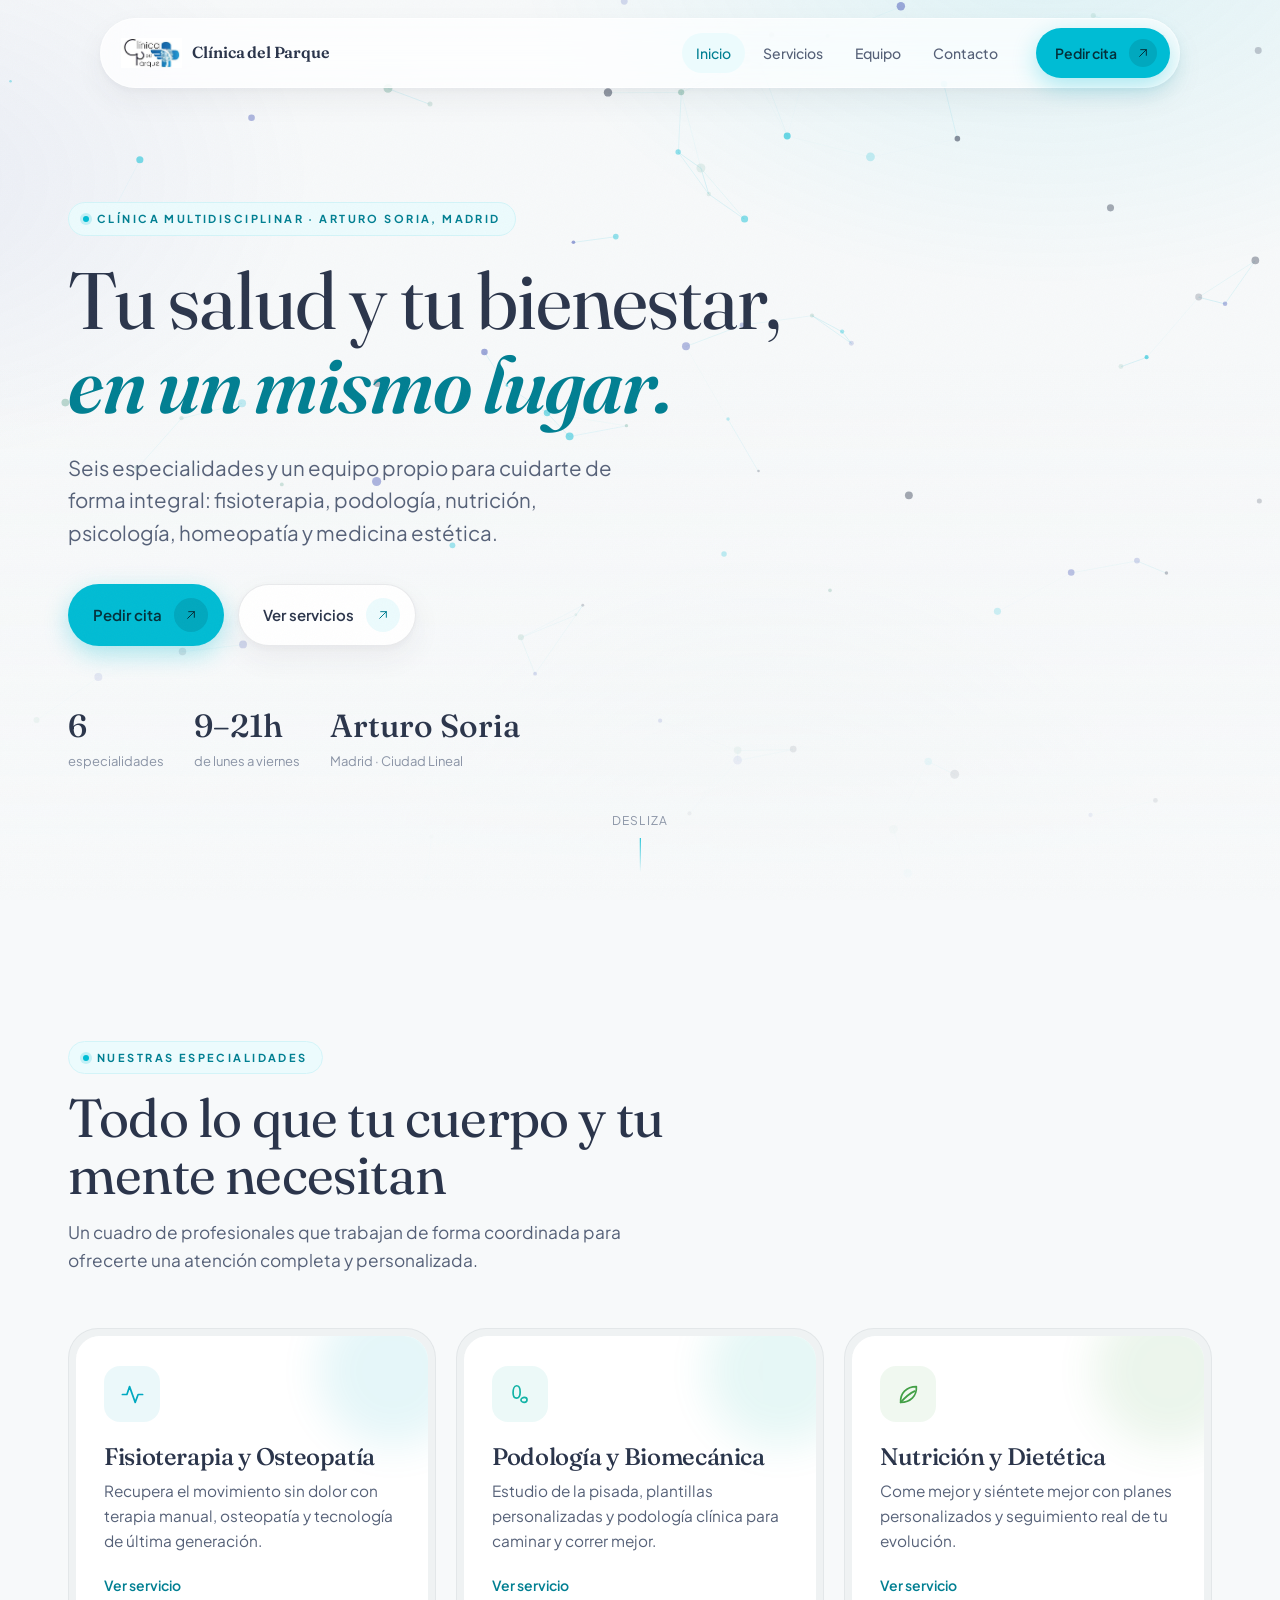
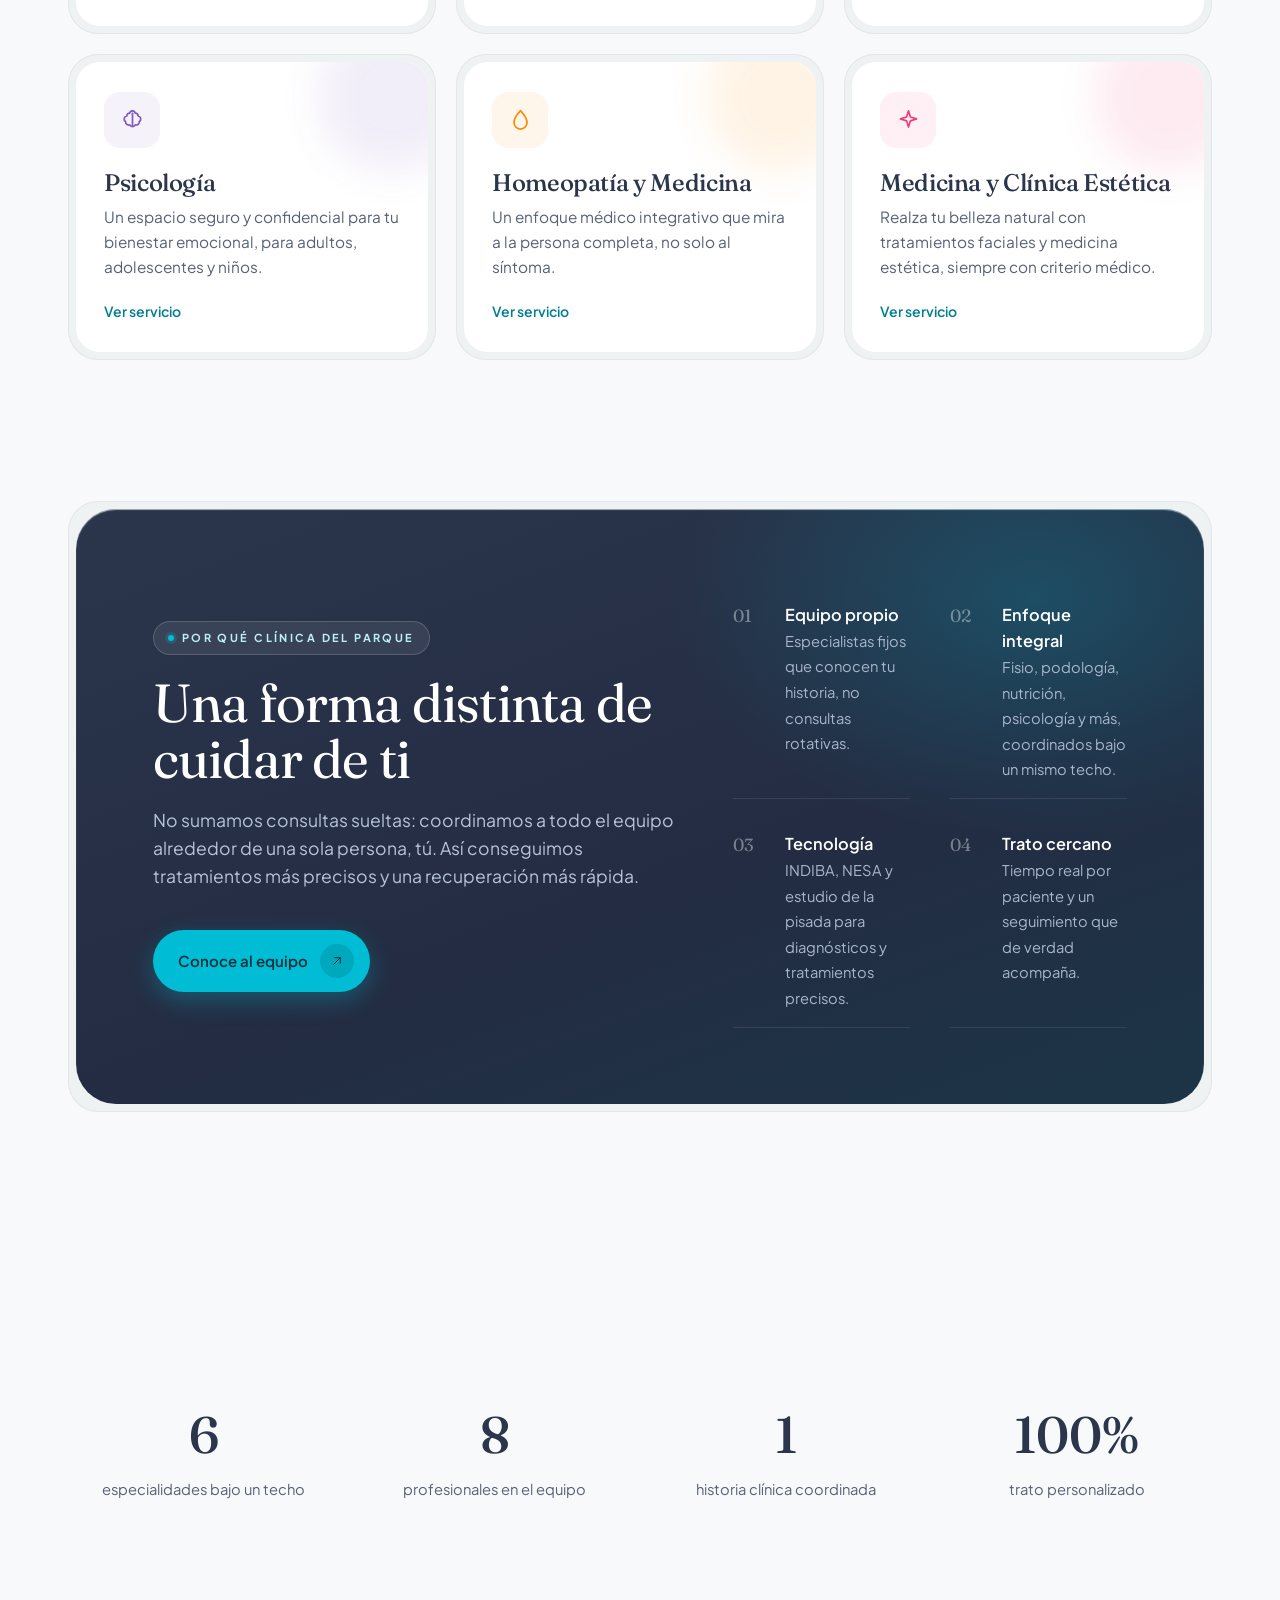
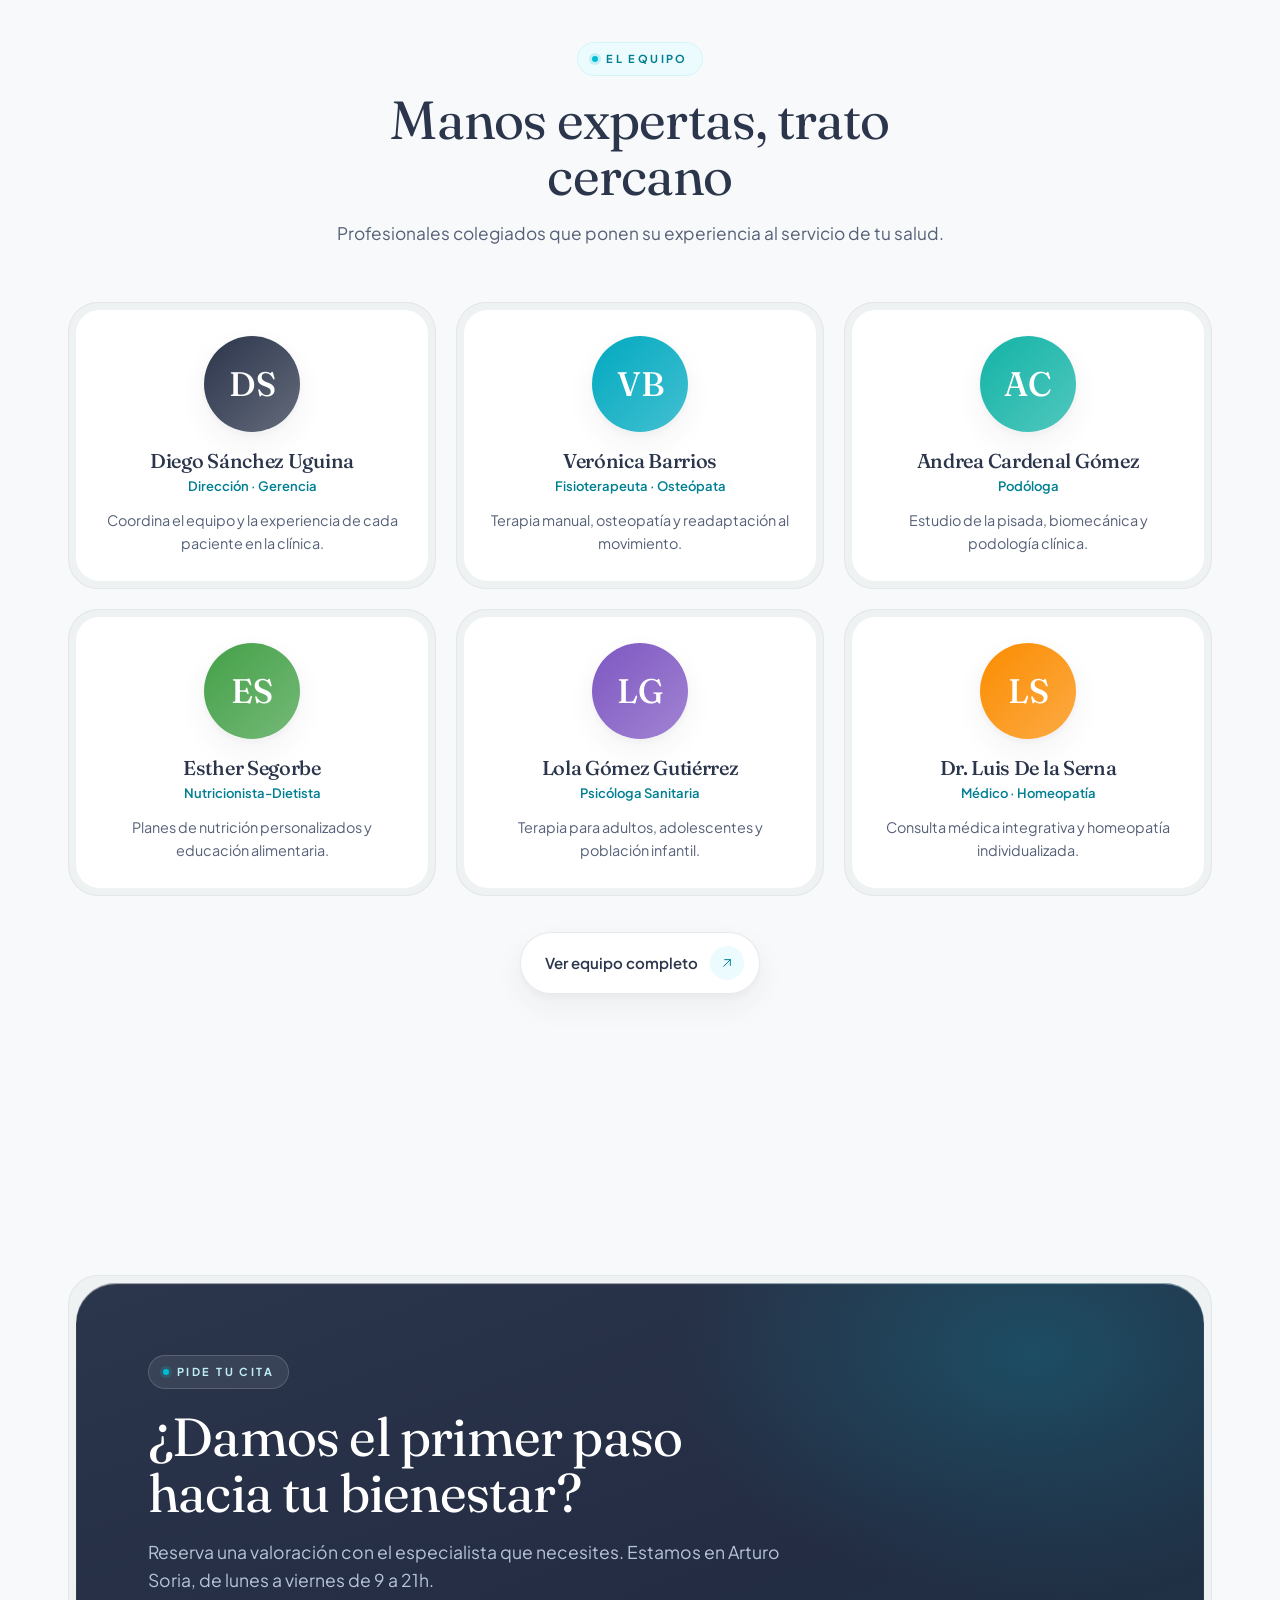
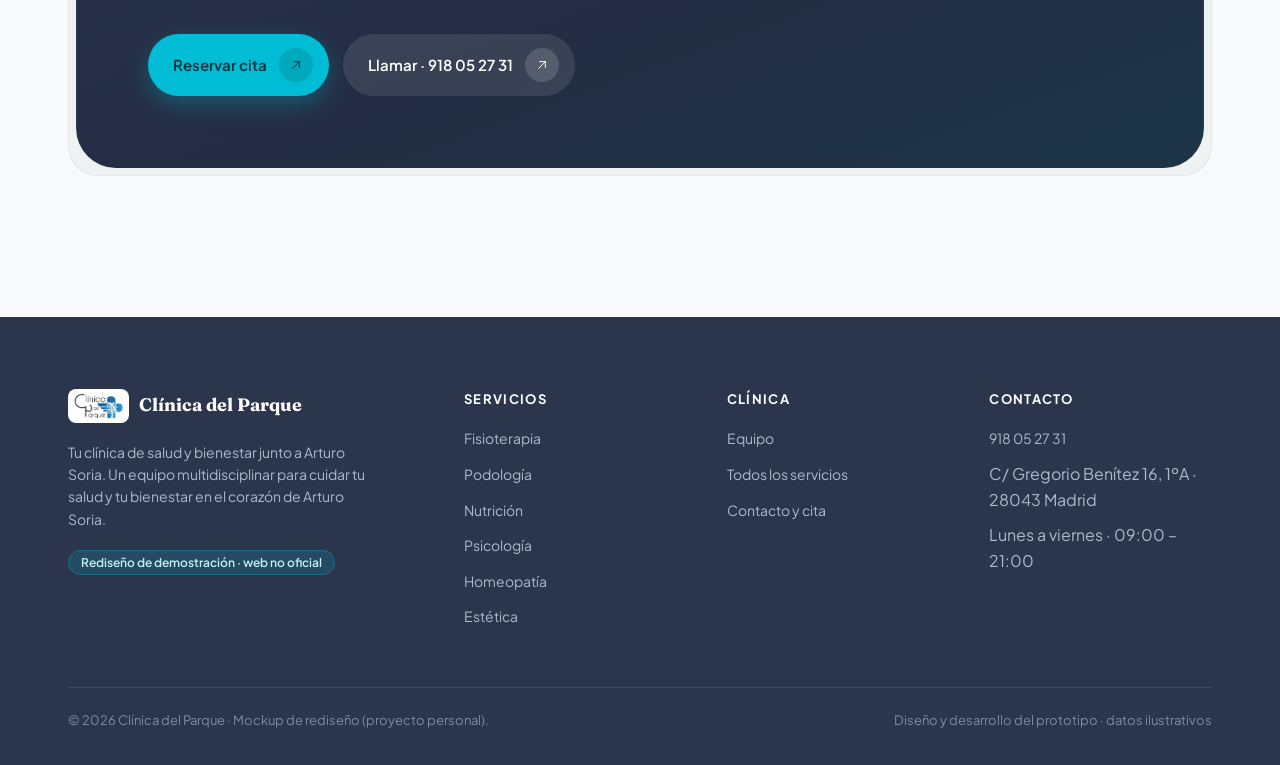
==== web/index.html @ a7dc6912 "Web pública remodelada (multipágina) + landing raíz Hero de partículas interactivo, aura de cursor g" ====
<!DOCTYPE html>
<html lang="es">
<head>
<meta charset="UTF-8">
<meta name="viewport" content="width=device-width, initial-scale=1">
<title>Clínica del Parque · Fisioterapia, podología, nutrición y más en Arturo Soria</title>
<meta name="description" content="Tu clínica de salud y bienestar junto a Arturo Soria. Fisioterapia, podología, nutrición, psicología, homeopatía y medicina estética en Arturo Soria, Madrid.">
<link rel="preconnect" href="https://fonts.googleapis.com">
<link rel="preconnect" href="https://fonts.gstatic.com" crossorigin>
<link href="https://fonts.googleapis.com/css2?family=Fraunces:ital,opsz,wght@0,9..144,400;0,9..144,500;1,9..144,400&family=Plus+Jakarta+Sans:wght@400;500;600;700&display=swap" rel="stylesheet">
<link rel="stylesheet" href="styles.css">
</head>
<body>

<div class="nav-wrap">
  <nav class="nav">
    <a class="nav-logo" href="index.html"><img src="assets/logo.jpg" alt="Clínica del Parque"><b>Clínica del Parque</b></a>
    <div class="nav-links"><a href="index.html" class="active">Inicio</a><a href="servicios.html" class="">Servicios</a><a href="equipo.html" class="">Equipo</a><a href="contacto.html" class="">Contacto</a></div>
    <div class="nav-cta"><a class="btn btn-primary" href="contacto.html">Pedir cita <span class="ic"><svg viewBox="0 0 24 24" fill="none" stroke="currentColor" stroke-width="1.5" stroke-linecap="round" stroke-linejoin="round"><path d="M7 17 17 7M8.5 7H17v8.5"/></svg></span></a></div>
    <button class="hamb" aria-label="Menú"><span></span><span></span></button>
  </nav>
</div>
<div class="menu-overlay"><a href="index.html">Inicio</a><a href="servicios.html">Servicios</a><a href="equipo.html">Equipo</a><a href="contacto.html">Contacto</a><a href="contacto.html">Pedir cita</a>
  <div class="mo-foot">918 05 27 31 · Gregorio Benítez 16 · Arturo Soria, Madrid</div>
</div>
<main>

<section class="hero">
  <canvas id="hero-canvas"></canvas>
  <div class="hero-veil"></div>
  <div class="container"><div class="hero-inner">
    <span class="eyebrow reveal in"><span class="dot"></span>Clínica multidisciplinar · Arturo Soria, Madrid</span>
    <h1 class="display reveal in">Tu salud y tu bienestar, <span class="serif-italic kicker">en un mismo lugar.</span></h1>
    <p class="lead reveal in d1">Seis especialidades y un equipo propio para cuidarte de forma integral: fisioterapia, podología, nutrición, psicología, homeopatía y medicina estética.</p>
    <div class="hero-cta reveal in d2">
      <a class="btn btn-primary" href="contacto.html">Pedir cita <span class="ic"><svg viewBox="0 0 24 24" fill="none" stroke="currentColor" stroke-width="1.5" stroke-linecap="round" stroke-linejoin="round"><path d="M7 17 17 7M8.5 7H17v8.5"/></svg></span></a>
      <a class="btn btn-ghost" href="servicios.html">Ver servicios <span class="ic"><svg viewBox="0 0 24 24" fill="none" stroke="currentColor" stroke-width="1.5" stroke-linecap="round" stroke-linejoin="round"><path d="M7 17 17 7M8.5 7H17v8.5"/></svg></span></a>
    </div>
    <div class="hero-meta reveal in d3">
      <div class="hm"><b>6</b><span>especialidades</span></div>
      <div class="hm"><b>9–21h</b><span>de lunes a viernes</span></div>
      <div class="hm"><b>Arturo&nbsp;Soria</b><span>Madrid · Ciudad Lineal</span></div>
    </div>
  </div></div>
  <div class="scroll-hint"><span>Desliza</span><span class="ln"></span></div>
</section>

<section class="section"><div class="container">
  <div class="sec-head"><span class="eyebrow reveal"><span class="dot"></span>Nuestras especialidades</span>
    <h2 class="title reveal" style="margin-top:16px">Todo lo que tu cuerpo y tu mente necesitan</h2>
    <p class="reveal d1">Un cuadro de profesionales que trabajan de forma coordinada para ofrecerte una atención completa y personalizada.</p></div>
  <div class="svc-grid"><a class="bezel reveal d1" href="fisioterapia.html">
  <div class="core svc">
    <div class="glow" style="background:#00A9C0"></div>
    <div class="svc-ic" style="background:#00A9C014;color:#00A9C0"><svg viewBox="0 0 24 24" fill="none" stroke="currentColor" stroke-width="1.5" stroke-linecap="round" stroke-linejoin="round"><path d="M3 12h4l2.4-7 5 14L17 12h4"/></svg></div>
    <h3>Fisioterapia y Osteopatía</h3>
    <p>Recupera el movimiento sin dolor con terapia manual, osteopatía y tecnología de última generación.</p>
    <span class="svc-link">Ver servicio <span class="ar"><svg viewBox="0 0 24 24" fill="none" stroke="currentColor" stroke-width="1.5" stroke-linecap="round" stroke-linejoin="round"><path d="M7 17 17 7M8.5 7H17v8.5"/></svg></span></span>
  </div>
</a><a class="bezel reveal d2" href="podologia.html">
  <div class="core svc">
    <div class="glow" style="background:#12b3a6"></div>
    <div class="svc-ic" style="background:#12b3a614;color:#12b3a6"><svg viewBox="0 0 24 24" fill="none" stroke="currentColor" stroke-width="1.5" stroke-linecap="round" stroke-linejoin="round"><path d="M8.5 4.2c2.2 0 3.2 2.4 3.2 5.6 0 3-1.1 5.4-3.2 5.4S5.4 13 5.4 10.4 6.3 4.2 8.5 4.2Z"/><path d="M15.5 14.5c1.5 0 2.3 1 2.3 2.2s-.9 2.3-2.4 2.3-3-1-3-2.2 1.6-2.3 3.1-2.3Z"/></svg></div>
    <h3>Podología y Biomecánica</h3>
    <p>Estudio de la pisada, plantillas personalizadas y podología clínica para caminar y correr mejor.</p>
    <span class="svc-link">Ver servicio <span class="ar"><svg viewBox="0 0 24 24" fill="none" stroke="currentColor" stroke-width="1.5" stroke-linecap="round" stroke-linejoin="round"><path d="M7 17 17 7M8.5 7H17v8.5"/></svg></span></span>
  </div>
</a><a class="bezel reveal d3" href="nutricion.html">
  <div class="core svc">
    <div class="glow" style="background:#43a047"></div>
    <div class="svc-ic" style="background:#43a04714;color:#43a047"><svg viewBox="0 0 24 24" fill="none" stroke="currentColor" stroke-width="1.5" stroke-linecap="round" stroke-linejoin="round"><path d="M5 19c-.5-8 5-14 14-14 .5 8-5 14-14 14Z"/><path d="M5 19C9.5 14 13 11 17.5 9"/></svg></div>
    <h3>Nutrición y Dietética</h3>
    <p>Come mejor y siéntete mejor con planes personalizados y seguimiento real de tu evolución.</p>
    <span class="svc-link">Ver servicio <span class="ar"><svg viewBox="0 0 24 24" fill="none" stroke="currentColor" stroke-width="1.5" stroke-linecap="round" stroke-linejoin="round"><path d="M7 17 17 7M8.5 7H17v8.5"/></svg></span></span>
  </div>
</a><a class="bezel reveal d1" href="psicologia.html">
  <div class="core svc">
    <div class="glow" style="background:#7E57C2"></div>
    <div class="svc-ic" style="background:#7E57C214;color:#7E57C2"><svg viewBox="0 0 24 24" fill="none" stroke="currentColor" stroke-width="1.5" stroke-linecap="round" stroke-linejoin="round"><path d="M9.5 5.4A2.6 2.6 0 0 0 6.9 8a2.7 2.7 0 0 0-1 5 2.6 2.6 0 0 0 3.6 2.8 2.7 2.7 0 0 0 5 0A2.6 2.6 0 0 0 18 13a2.7 2.7 0 0 0-1-5 2.6 2.6 0 0 0-2.6-2.6 2.5 2.5 0 0 0-4.9 0Z"/><path d="M12 5.6v11"/></svg></div>
    <h3>Psicología</h3>
    <p>Un espacio seguro y confidencial para tu bienestar emocional, para adultos, adolescentes y niños.</p>
    <span class="svc-link">Ver servicio <span class="ar"><svg viewBox="0 0 24 24" fill="none" stroke="currentColor" stroke-width="1.5" stroke-linecap="round" stroke-linejoin="round"><path d="M7 17 17 7M8.5 7H17v8.5"/></svg></span></span>
  </div>
</a><a class="bezel reveal d2" href="homeopatia.html">
  <div class="core svc">
    <div class="glow" style="background:#FB8C00"></div>
    <div class="svc-ic" style="background:#FB8C0014;color:#FB8C00"><svg viewBox="0 0 24 24" fill="none" stroke="currentColor" stroke-width="1.5" stroke-linecap="round" stroke-linejoin="round"><path d="M12 3.2s5.8 6.3 5.8 10.6a5.8 5.8 0 0 1-11.6 0C6.2 9.5 12 3.2 12 3.2Z"/></svg></div>
    <h3>Homeopatía y Medicina</h3>
    <p>Un enfoque médico integrativo que mira a la persona completa, no solo al síntoma.</p>
    <span class="svc-link">Ver servicio <span class="ar"><svg viewBox="0 0 24 24" fill="none" stroke="currentColor" stroke-width="1.5" stroke-linecap="round" stroke-linejoin="round"><path d="M7 17 17 7M8.5 7H17v8.5"/></svg></span></span>
  </div>
</a><a class="bezel reveal d3" href="estetica.html">
  <div class="core svc">
    <div class="glow" style="background:#EC407A"></div>
    <div class="svc-ic" style="background:#EC407A14;color:#EC407A"><svg viewBox="0 0 24 24" fill="none" stroke="currentColor" stroke-width="1.5" stroke-linecap="round" stroke-linejoin="round"><path d="m12 3.4 1.7 5.5 5.5 1.7-5.5 1.7L12 17.8l-1.7-5.5L4.8 10.6l5.5-1.7L12 3.4Z"/></svg></div>
    <h3>Medicina y Clínica Estética</h3>
    <p>Realza tu belleza natural con tratamientos faciales y medicina estética, siempre con criterio médico.</p>
    <span class="svc-link">Ver servicio <span class="ar"><svg viewBox="0 0 24 24" fill="none" stroke="currentColor" stroke-width="1.5" stroke-linecap="round" stroke-linejoin="round"><path d="M7 17 17 7M8.5 7H17v8.5"/></svg></span></span>
  </div>
</a></div>
</div></section>

<section class="section" style="padding-top:0"><div class="container">
  <div class="bezel reveal"><div class="core band-dark" style="padding:clamp(44px,6vw,80px)">
    <div class="split" style="align-items:center;gap:48px;position:relative">
      <div>
        <span class="eyebrow light"><span class="dot"></span>Por qué Clínica del Parque</span>
        <h2 class="title" style="margin:20px 0 18px">Una forma distinta de cuidar de ti</h2>
        <p style="font-size:1.1rem">No sumamos consultas sueltas: coordinamos a todo el equipo alrededor de una sola persona, tú. Así conseguimos tratamientos más precisos y una recuperación más rápida.</p>
        <div class="mt-cta"><a class="btn btn-primary" href="equipo.html">Conoce al equipo <span class="ic"><svg viewBox="0 0 24 24" fill="none" stroke="currentColor" stroke-width="1.5" stroke-linecap="round" stroke-linejoin="round"><path d="M7 17 17 7M8.5 7H17v8.5"/></svg></span></a></div>
      </div>
      <div class="feat"><div class="fi"><span class="fn">01</span><div><b>Equipo propio</b><span>Especialistas fijos que conocen tu historia, no consultas rotativas.</span></div></div><div class="fi"><span class="fn">02</span><div><b>Enfoque integral</b><span>Fisio, podología, nutrición, psicología y más, coordinados bajo un mismo techo.</span></div></div><div class="fi"><span class="fn">03</span><div><b>Tecnología</b><span>INDIBA, NESA y estudio de la pisada para diagnósticos y tratamientos precisos.</span></div></div><div class="fi"><span class="fn">04</span><div><b>Trato cercano</b><span>Tiempo real por paciente y un seguimiento que de verdad acompaña.</span></div></div></div>
    </div>
  </div></div>
</div></section>

<section class="section"><div class="container">
  <div class="stats">
    <div class="st reveal"><b>6</b><span>especialidades bajo un techo</span></div>
    <div class="st reveal d1"><b>8</b><span>profesionales en el equipo</span></div>
    <div class="st reveal d2"><b>1</b><span>historia clínica coordinada</span></div>
    <div class="st reveal d3"><b>100%</b><span>trato personalizado</span></div>
  </div>
</div></section>

<section class="section" style="padding-top:0"><div class="container">
  <div class="sec-head center"><span class="eyebrow reveal"><span class="dot"></span>El equipo</span>
    <h2 class="title reveal" style="margin-top:16px">Manos expertas, trato cercano</h2>
    <p class="reveal d1">Profesionales colegiados que ponen su experiencia al servicio de tu salud.</p></div>
  <div class="team-grid"><div class="bezel reveal d1"><div class="core member">
    <div class="ph" style="background:linear-gradient(135deg,#2B354B,#2B354Bbb)">DS</div>
    <h3>Diego Sánchez Uguina</h3><div class="role">Dirección · Gerencia</div><p>Coordina el equipo y la experiencia de cada paciente en la clínica.</p>
  </div></div><div class="bezel reveal d2"><div class="core member">
    <div class="ph" style="background:linear-gradient(135deg,#00A9C0,#00A9C0bb)">VB</div>
    <h3>Verónica Barrios</h3><div class="role">Fisioterapeuta · Osteópata</div><p>Terapia manual, osteopatía y readaptación al movimiento.</p>
  </div></div><div class="bezel reveal d3"><div class="core member">
    <div class="ph" style="background:linear-gradient(135deg,#12b3a6,#12b3a6bb)">AC</div>
    <h3>Andrea Cardenal Gómez</h3><div class="role">Podóloga</div><p>Estudio de la pisada, biomecánica y podología clínica.</p>
  </div></div><div class="bezel reveal d1"><div class="core member">
    <div class="ph" style="background:linear-gradient(135deg,#43a047,#43a047bb)">ES</div>
    <h3>Esther Segorbe</h3><div class="role">Nutricionista-Dietista</div><p>Planes de nutrición personalizados y educación alimentaria.</p>
  </div></div><div class="bezel reveal d2"><div class="core member">
    <div class="ph" style="background:linear-gradient(135deg,#7E57C2,#7E57C2bb)">LG</div>
    <h3>Lola Gómez Gutiérrez</h3><div class="role">Psicóloga Sanitaria</div><p>Terapia para adultos, adolescentes y población infantil.</p>
  </div></div><div class="bezel reveal d3"><div class="core member">
    <div class="ph" style="background:linear-gradient(135deg,#FB8C00,#FB8C00bb)">LS</div>
    <h3>Dr. Luis De la Serna</h3><div class="role">Médico · Homeopatía</div><p>Consulta médica integrativa y homeopatía individualizada.</p>
  </div></div></div>
  <div class="mt-cta center" style="margin-top:36px"><a class="btn btn-ghost" href="equipo.html">Ver equipo completo <span class="ic"><svg viewBox="0 0 24 24" fill="none" stroke="currentColor" stroke-width="1.5" stroke-linecap="round" stroke-linejoin="round"><path d="M7 17 17 7M8.5 7H17v8.5"/></svg></span></a></div>
</div></section>


<section class="section"><div class="container">
  <div class="bezel reveal"><div class="core band-dark" style="padding:clamp(40px,6vw,72px)">
    <div style="max-width:640px;position:relative">
      <span class="eyebrow light"><span class="dot"></span>Pide tu cita</span>
      <h2 class="title" style="margin:20px 0 16px">¿Damos el primer paso hacia tu bienestar?</h2>
      <p style="font-size:1.1rem">Reserva una valoración con el especialista que necesites. Estamos en Arturo Soria, de lunes a viernes de 9 a 21h.</p>
      <div class="mt-cta">
        <a class="btn btn-primary" href="contacto.html">Reservar cita <span class="ic"><svg viewBox="0 0 24 24" fill="none" stroke="currentColor" stroke-width="1.5" stroke-linecap="round" stroke-linejoin="round"><path d="M7 17 17 7M8.5 7H17v8.5"/></svg></span></a>
        <a class="btn btn-dark" href="tel:+34918052731" style="background:rgba(255,255,255,.1)">Llamar · 918 05 27 31 <span class="ic"><svg viewBox="0 0 24 24" fill="none" stroke="currentColor" stroke-width="1.5" stroke-linecap="round" stroke-linejoin="round"><path d="M7 17 17 7M8.5 7H17v8.5"/></svg></span></a>
      </div>
    </div>
  </div></div>
</div></section>

</main>

<footer class="site">
  <div class="container">
    <div class="f-grid">
      <div>
        <div class="fl-logo"><img src="assets/logo.jpg" alt="" style="height:34px;background:#fff;border-radius:8px;padding:4px"><b>Clínica del Parque</b></div>
        <p>Tu clínica de salud y bienestar junto a Arturo Soria. Un equipo multidisciplinar para cuidar tu salud y tu bienestar en el corazón de Arturo Soria.</p>
        <div style="margin-top:18px"><span class="demo-badge">Rediseño de demostración · web no oficial</span></div>
      </div>
      <div><h4>Servicios</h4><ul><li><a href="fisioterapia.html">Fisioterapia</a></li><li><a href="podologia.html">Podología</a></li><li><a href="nutricion.html">Nutrición</a></li><li><a href="psicologia.html">Psicología</a></li><li><a href="homeopatia.html">Homeopatía</a></li><li><a href="estetica.html">Estética</a></li></ul></div>
      <div><h4>Clínica</h4><ul>
        <li><a href="equipo.html">Equipo</a></li>
        <li><a href="servicios.html">Todos los servicios</a></li>
        <li><a href="contacto.html">Contacto y cita</a></li>
      </ul></div>
      <div><h4>Contacto</h4><ul>
        <li><a href="tel:+34918052731">918 05 27 31</a></li>
        <li>C/ Gregorio Benítez 16, 1ºA · 28043 Madrid</li>
        <li>Lunes a viernes · 09:00 – 21:00</li>
      </ul></div>
    </div>
    <div class="f-bottom">
      <span>© <span data-year>2026</span> Clínica del Parque · Mockup de rediseño (proyecto personal).</span>
      <span>Diseño y desarrollo del prototipo · datos ilustrativos</span>
    </div>
  </div>
</footer>
<script src="main.js"></script>
</body>
</html>
---- web/styles.css ----
/* =========================================================================
   Clínica del Parque · Web pública (mockup personal)
   Estética "Soft Structuralism" premium · branding real cian #00BCD4 + navy #2B354B
   Display: Fraunces · UI: Plus Jakarta Sans
   ========================================================================= */

:root {
  --brand:      #00BCD4;
  --brand-600:  #00a3ba;
  --brand-700:  #017f92;
  --brand-050:  #ecfbfd;
  --brand-100:  #d3f4f8;
  --navy:       #2B354B;
  --navy-800:   #222a3d;
  --navy-900:   #1a2030;
  --indigo:     #3F51B5;
  --sage:       #7fb6a6;

  --bg:         #f7f9fa;
  --bg-warm:    #fbfcfc;
  --ink:        #1c2536;
  --ink-2:      #566178;
  --ink-3:      #8a94a6;
  --line:       rgba(43,53,75,.10);
  --line-2:     rgba(43,53,75,.06);
  --white:      #ffffff;

  --shadow-soft: 0 2px 6px rgba(43,53,75,.04), 0 12px 30px rgba(43,53,75,.06);
  --shadow-lift: 0 8px 20px rgba(43,53,75,.08), 0 30px 60px rgba(43,53,75,.10);
  --shadow-cta:  0 8px 24px rgba(0,188,212,.32);

  --ease: cubic-bezier(.32,.72,0,1);
  --maxw: 1200px;
  --nav-h: 74px;

  --font-display: 'Fraunces', Georgia, serif;
  --font-ui: 'Plus Jakarta Sans', system-ui, sans-serif;
}

* { box-sizing: border-box; margin: 0; padding: 0; }
html { scroll-behavior: smooth; -webkit-text-size-adjust: 100%; }
body {
  font-family: var(--font-ui);
  color: var(--ink);
  background: var(--bg);
  font-size: 16px; line-height: 1.6;
  -webkit-font-smoothing: antialiased;
  overflow-x: hidden;
  cursor: default;
}
img { max-width: 100%; display: block; }
a { color: inherit; text-decoration: none; }
::selection { background: var(--brand-100); color: var(--navy); }

h1, h2, h3 { font-family: var(--font-display); font-weight: 500; line-height: 1.05; letter-spacing: -.015em; color: var(--navy); font-optical-sizing: auto; }
.serif-italic { font-style: italic; font-weight: 400; }

/* ambient background mesh */
body::before {
  content: ""; position: fixed; inset: 0; z-index: -2; pointer-events: none;
  background:
    radial-gradient(900px 600px at 82% -8%, rgba(0,188,212,.10), transparent 60%),
    radial-gradient(760px 520px at -8% 20%, rgba(63,81,181,.07), transparent 55%),
    radial-gradient(700px 700px at 60% 108%, rgba(127,182,166,.09), transparent 60%);
}
/* grain */
body::after {
  content: ""; position: fixed; inset: 0; z-index: 60; pointer-events: none; opacity: .028;
  background-image: url("data:image/svg+xml,%3Csvg xmlns='http://www.w3.org/2000/svg' width='120' height='120'%3E%3Cfilter id='n'%3E%3CfeTurbulence type='fractalNoise' baseFrequency='.9' numOctaves='3'/%3E%3C/filter%3E%3Crect width='100%25' height='100%25' filter='url(%23n)'/%3E%3C/svg%3E");
}

/* ===== cursor aura (global) ===== */
.aura {
  position: fixed; top: 0; left: 0; width: 520px; height: 520px; margin: -260px 0 0 -260px;
  border-radius: 50%; z-index: 40; pointer-events: none; will-change: transform;
  background: radial-gradient(circle, rgba(0,188,212,.20) 0%, rgba(0,188,212,.10) 34%, rgba(63,81,181,.05) 55%, transparent 72%);
  mix-blend-mode: multiply; filter: blur(6px); opacity: 0; transition: opacity .5s var(--ease);
}
.aura.on { opacity: 1; }
@media (hover: none) { .aura { display: none; } }

.container { width: 100%; max-width: var(--maxw); margin: 0 auto; padding: 0 28px; }
.section { padding: clamp(72px, 11vw, 148px) 0; position: relative; }

/* eyebrow */
.eyebrow {
  display: inline-flex; align-items: center; gap: 8px;
  font-size: 11px; font-weight: 700; text-transform: uppercase; letter-spacing: .22em;
  color: var(--brand-700); background: var(--brand-050);
  border: 1px solid var(--brand-100); padding: 7px 14px; border-radius: 999px;
}
.eyebrow .dot { width: 6px; height: 6px; border-radius: 50%; background: var(--brand); box-shadow: 0 0 0 3px rgba(0,188,212,.18); }
.eyebrow.light { color: #bfeff6; background: rgba(255,255,255,.08); border-color: rgba(255,255,255,.16); }

h1.display { font-size: clamp(2.6rem, 6.4vw, 5rem); font-weight: 400; }
h2.title { font-size: clamp(2rem, 4.4vw, 3.35rem); font-weight: 400; }
.lead { font-size: clamp(1.05rem, 1.6vw, 1.3rem); color: var(--ink-2); font-weight: 400; }
.kicker { color: var(--brand-700); font-weight: 600; }

/* ===== buttons ===== */
.btn {
  display: inline-flex; align-items: center; gap: 12px; font-family: var(--font-ui);
  font-size: 15px; font-weight: 600; padding: 13px 15px 13px 24px; border-radius: 999px;
  border: 1px solid transparent; transition: transform .5s var(--ease), box-shadow .5s var(--ease), background .3s var(--ease); cursor: pointer;
}
.btn .ic { width: 34px; height: 34px; border-radius: 50%; display: grid; place-items: center; transition: transform .5s var(--ease); }
.btn .ic svg { width: 16px; height: 16px; }
.btn:active { transform: scale(.975); }
.btn-primary { background: var(--brand); color: #04303a; box-shadow: var(--shadow-cta); }
.btn-primary .ic { background: rgba(4,48,58,.14); }
.btn-primary:hover { background: var(--brand-600); box-shadow: 0 12px 30px rgba(0,188,212,.4); }
.btn-primary:hover .ic { transform: translate(3px,-2px); }
.btn-ghost { background: var(--white); color: var(--navy); border-color: var(--line); box-shadow: var(--shadow-soft); padding-left: 24px; }
.btn-ghost .ic { background: var(--brand-050); color: var(--brand-700); }
.btn-ghost:hover { box-shadow: var(--shadow-lift); transform: translateY(-2px); }
.btn-ghost:hover .ic { transform: translate(3px,-2px); }
.btn-dark { background: var(--navy); color: #fff; }
.btn-dark .ic { background: rgba(255,255,255,.14); }
.btn-dark:hover { background: var(--navy-800); }
.btn-dark:hover .ic { transform: translate(3px,-2px); }
.btn.plain { padding: 0; gap: 9px; color: var(--brand-700); font-weight: 600; box-shadow: none; background: none; }
.btn.plain .ic { width: 26px; height: 26px; background: var(--brand-050); }
.btn.plain:hover .ic { transform: translateX(3px); }

/* ===== floating glass nav ===== */
.nav-wrap { position: fixed; top: 0; left: 0; right: 0; z-index: 80; display: flex; justify-content: center; padding: 18px 20px; transition: padding .4s var(--ease); }
.nav-wrap.scrolled { padding: 10px 20px; }
.nav {
  width: 100%; max-width: 1080px; display: flex; align-items: center; gap: 20px;
  background: rgba(255,255,255,.72); backdrop-filter: blur(18px) saturate(1.4);
  border: 1px solid rgba(255,255,255,.6); box-shadow: var(--shadow-soft);
  border-radius: 999px; padding: 9px 9px 9px 20px;
}
.nav-logo { display: flex; align-items: center; gap: 10px; }
.nav-logo img { height: 30px; }
.nav-logo b { font-family: var(--font-display); font-weight: 600; font-size: 16px; color: var(--navy); letter-spacing: -.01em; }
.nav-links { display: flex; align-items: center; gap: 4px; margin-left: auto; }
.nav-links a { font-size: 14px; font-weight: 500; color: var(--ink-2); padding: 9px 14px; border-radius: 999px; transition: color .25s, background .25s; }
.nav-links a:hover { color: var(--navy); background: rgba(43,53,75,.05); }
.nav-links a.active { color: var(--brand-700); background: var(--brand-050); }
.nav-cta { margin-left: 4px; }
.nav-cta .btn { padding: 10px 12px 10px 18px; font-size: 14px; }
.nav-cta .btn .ic { width: 28px; height: 28px; }
.hamb { display: none; width: 44px; height: 44px; border: none; background: var(--navy); border-radius: 50%; margin-left: auto; position: relative; cursor: pointer; }
.hamb span { position: absolute; left: 13px; width: 18px; height: 2px; background: #fff; border-radius: 2px; transition: transform .45s var(--ease), opacity .3s; }
.hamb span:nth-child(1) { top: 18px; } .hamb span:nth-child(2) { top: 24px; }
body.menu-open .hamb span:nth-child(1) { transform: translateY(3px) rotate(45deg); }
body.menu-open .hamb span:nth-child(2) { transform: translateY(-3px) rotate(-45deg); }

/* mobile overlay menu */
.menu-overlay {
  position: fixed; inset: 0; z-index: 79; background: rgba(255,255,255,.85); backdrop-filter: blur(24px);
  display: flex; flex-direction: column; justify-content: center; padding: 90px 32px 40px; gap: 6px;
  opacity: 0; pointer-events: none; transition: opacity .5s var(--ease);
}
body.menu-open .menu-overlay { opacity: 1; pointer-events: auto; }
.menu-overlay a { font-family: var(--font-display); font-size: 30px; color: var(--navy); padding: 10px 0; opacity: 0; transform: translateY(24px); transition: opacity .5s var(--ease), transform .5s var(--ease); }
body.menu-open .menu-overlay a { opacity: 1; transform: none; }
body.menu-open .menu-overlay a:nth-child(1){transition-delay:.08s}
body.menu-open .menu-overlay a:nth-child(2){transition-delay:.13s}
body.menu-open .menu-overlay a:nth-child(3){transition-delay:.18s}
body.menu-open .menu-overlay a:nth-child(4){transition-delay:.23s}
body.menu-open .menu-overlay a:nth-child(5){transition-delay:.28s}
body.menu-open .menu-overlay a:nth-child(6){transition-delay:.33s}
body.menu-open .menu-overlay a:nth-child(7){transition-delay:.38s}
.menu-overlay .mo-foot { margin-top: 24px; font-family: var(--font-ui); font-size: 14px; color: var(--ink-2); }

/* ===== HERO ===== */
.hero { position: relative; min-height: 100dvh; display: flex; align-items: center; padding-top: var(--nav-h); overflow: hidden; }
.hero canvas { position: absolute; inset: 0; width: 100%; height: 100%; z-index: 0; }
.hero-veil { position: absolute; inset: 0; z-index: 1; pointer-events: none; background: linear-gradient(180deg, transparent 40%, var(--bg) 99%); }
.hero .container { position: relative; z-index: 2; }
.hero-inner { max-width: 760px; }
.hero h1 { margin: 22px 0 0; }
.hero .lead { margin: 26px 0 34px; max-width: 560px; }
.hero-cta { display: flex; gap: 14px; flex-wrap: wrap; }
.hero-meta { display: flex; gap: 30px; margin-top: 54px; flex-wrap: wrap; }
.hero-meta .hm { display: flex; flex-direction: column; }
.hero-meta .hm b { font-family: var(--font-display); font-size: 2rem; color: var(--navy); font-weight: 500; }
.hero-meta .hm span { font-size: 13px; color: var(--ink-3); }
.scroll-hint { position: absolute; bottom: 28px; left: 50%; transform: translateX(-50%); z-index: 2; color: var(--ink-3); font-size: 12px; letter-spacing: .1em; text-transform: uppercase; display: flex; flex-direction: column; align-items: center; gap: 8px; }
.scroll-hint .ln { width: 1px; height: 34px; background: linear-gradient(var(--brand), transparent); animation: drop 2s var(--ease) infinite; }
@keyframes drop { 0%{transform:scaleY(0);transform-origin:top} 50%{transform:scaleY(1);transform-origin:top} 51%{transform-origin:bottom} 100%{transform:scaleY(0);transform-origin:bottom} }

/* ===== reveal ===== */
.reveal { transition: opacity .9s var(--ease), transform .9s var(--ease), filter .9s var(--ease); }
html.js .reveal:not(.in) { opacity: 0; transform: translateY(34px); filter: blur(6px); }
.reveal.d1 { transition-delay: .08s; } .reveal.d2 { transition-delay: .16s; } .reveal.d3 { transition-delay: .24s; } .reveal.d4 { transition-delay: .32s; }

/* ===== section head ===== */
.sec-head { max-width: 620px; margin-bottom: 54px; }
.sec-head.center { margin-left: auto; margin-right: auto; text-align: center; }
.sec-head h2 { margin: 18px 0 16px; }
.sec-head p { color: var(--ink-2); font-size: 1.08rem; }

/* ===== double-bezel card ===== */
.bezel { background: rgba(43,53,75,.035); border: 1px solid var(--line-2); border-radius: 30px; padding: 7px; transition: transform .6s var(--ease), box-shadow .6s var(--ease); }
.bezel > .core { background: var(--white); border-radius: 24px; box-shadow: inset 0 1px 1px rgba(255,255,255,.6); height: 100%; }
.bezel:hover { transform: translateY(-6px); box-shadow: var(--shadow-lift); }

/* ===== services grid ===== */
.svc-grid { display: grid; grid-template-columns: repeat(3, 1fr); gap: 20px; }
.svc { padding: 30px 28px; display: flex; flex-direction: column; min-height: 290px; position: relative; overflow: hidden; }
.svc .svc-ic { width: 56px; height: 56px; border-radius: 16px; display: grid; place-items: center; margin-bottom: 22px; position: relative; }
.svc .svc-ic svg { width: 27px; height: 27px; }
.svc h3 { font-size: 1.5rem; font-weight: 500; margin-bottom: 10px; }
.svc p { color: var(--ink-2); font-size: .96rem; flex: 1; }
.svc .svc-link { margin-top: 20px; display: inline-flex; align-items: center; gap: 8px; font-size: 14px; font-weight: 600; color: var(--brand-700); }
.svc .svc-link .ar { transition: transform .4s var(--ease); }
.svc:hover .svc-link .ar { transform: translateX(4px); }
.svc .glow { position: absolute; right: -40px; top: -40px; width: 150px; height: 150px; border-radius: 50%; opacity: .1; filter: blur(20px); transition: opacity .5s; }
.svc:hover .glow { opacity: .22; }

/* ===== dark band ===== */
.band-dark, .bezel > .core.band-dark { background: linear-gradient(160deg, var(--navy) 0%, #232c42 60%, #1c3547 100%); color: #e8eef6; position: relative; overflow: hidden; border-radius: 40px; }
.band-dark::before { content: ""; position: absolute; inset: 0; background: radial-gradient(600px 400px at 85% 15%, rgba(0,188,212,.22), transparent 60%); pointer-events: none; }
.band-dark h2 { color: #fff; }
.band-dark p { color: #b7c3d6; }

/* feature list */
.feat { display: grid; grid-template-columns: repeat(2,1fr); gap: 16px 40px; }
.feat .fi { display: flex; gap: 14px; padding: 16px 0; border-bottom: 1px solid rgba(255,255,255,.09); }
.feat .fi .fn { font-family: var(--font-display); font-size: 1.1rem; color: rgba(255,255,255,.4); min-width: 38px; }
.feat .fi b { color: #fff; font-weight: 600; display: block; font-size: 1.02rem; }
.feat .fi span { color: #a9b6cb; font-size: .92rem; }

/* ===== team ===== */
.team-grid { display: grid; grid-template-columns: repeat(3,1fr); gap: 20px; }
.member { padding: 26px; text-align: center; }
.member .ph { width: 96px; height: 96px; border-radius: 50%; margin: 0 auto 18px; display: grid; place-items: center; font-family: var(--font-display); font-size: 34px; color: #fff; font-weight: 500; box-shadow: var(--shadow-soft); }
.member h3 { font-size: 1.25rem; font-weight: 500; }
.member .role { color: var(--brand-700); font-size: 13px; font-weight: 600; margin: 5px 0 12px; }
.member p { color: var(--ink-2); font-size: .9rem; }

/* ===== stats strip ===== */
.stats { display: grid; grid-template-columns: repeat(4,1fr); gap: 20px; text-align: center; }
.stats .st b { font-family: var(--font-display); font-size: clamp(2.4rem,4vw,3.4rem); color: var(--navy); font-weight: 500; display: block; }
.stats .st span { color: var(--ink-2); font-size: .92rem; }

/* ===== contact / footer ===== */
.contact-card { display: grid; grid-template-columns: 1fr 1fr; gap: 0; overflow: hidden; }
.contact-info { padding: 46px 44px; }
.contact-info .ci { display: flex; gap: 15px; padding: 16px 0; border-bottom: 1px solid var(--line-2); align-items: flex-start; }
.contact-info .ci:last-child { border-bottom: none; }
.contact-info .ci .cic { width: 42px; height: 42px; border-radius: 12px; background: var(--brand-050); color: var(--brand-700); display: grid; place-items: center; flex: none; }
.contact-info .ci .cic svg { width: 19px; height: 19px; }
.contact-info .ci b { display: block; color: var(--navy); font-size: 15px; }
.contact-info .ci span { color: var(--ink-2); font-size: 14px; }
.contact-form { padding: 46px 44px; background: var(--bg-warm); }
.field { margin-bottom: 16px; }
.field label { display: block; font-size: 13px; font-weight: 600; color: var(--ink-2); margin-bottom: 7px; }
.field input, .field textarea, .field select { width: 100%; padding: 13px 16px; border: 1px solid var(--line); border-radius: 14px; font-family: var(--font-ui); font-size: 15px; background: var(--white); color: var(--ink); transition: border-color .25s, box-shadow .25s; }
.field input:focus, .field textarea:focus, .field select:focus { outline: none; border-color: var(--brand); box-shadow: 0 0 0 4px var(--brand-050); }
.field textarea { resize: vertical; min-height: 110px; }
.map-embed { width: 100%; height: 320px; border: 0; border-radius: 24px; filter: grayscale(.2) contrast(1.05); }

/* footer */
footer.site { background: var(--navy); color: #aeb9cc; padding: 72px 0 34px; margin-top: 0; }
footer.site .f-grid { display: grid; grid-template-columns: 1.6fr 1fr 1fr 1fr; gap: 40px; }
footer.site .fl-logo { display: flex; align-items: center; gap: 10px; margin-bottom: 18px; }
footer.site .fl-logo b { font-family: var(--font-display); color: #fff; font-size: 18px; }
footer.site p { font-size: 14px; max-width: 30ch; }
footer.site h4 { color: #fff; font-family: var(--font-ui); font-size: 13px; text-transform: uppercase; letter-spacing: .1em; margin-bottom: 16px; font-weight: 700; }
footer.site ul { list-style: none; }
footer.site ul li { margin-bottom: 10px; }
footer.site ul a { font-size: 14px; color: #aeb9cc; transition: color .2s; }
footer.site ul a:hover { color: var(--brand); }
footer.site .f-bottom { margin-top: 48px; padding-top: 22px; border-top: 1px solid rgba(255,255,255,.1); display: flex; justify-content: space-between; gap: 16px; flex-wrap: wrap; font-size: 13px; color: #7f8ba1; }
.demo-badge { background: rgba(0,188,212,.16); color: #bfeff6; border: 1px solid rgba(0,188,212,.3); padding: 4px 12px; border-radius: 999px; font-size: 12px; font-weight: 600; }

/* ===== inner page hero (services etc.) ===== */
.page-hero { padding: calc(var(--nav-h) + 70px) 0 60px; position: relative; }
.page-hero .breadcrumb { font-size: 13px; color: var(--ink-3); margin-bottom: 22px; }
.page-hero .breadcrumb a:hover { color: var(--brand-700); }
.page-hero h1 { font-size: clamp(2.4rem,5vw,4rem); font-weight: 400; margin: 14px 0 20px; max-width: 16ch; }
.page-hero .lead { max-width: 620px; }
.split { display: grid; grid-template-columns: 1.15fr .85fr; gap: 56px; align-items: start; }
.prose p { color: var(--ink-2); font-size: 1.06rem; margin-bottom: 18px; }
.prose h3 { font-size: 1.6rem; margin: 34px 0 14px; font-weight: 500; }
.check-list { list-style: none; margin: 8px 0; }
.check-list li { display: flex; gap: 12px; padding: 11px 0; border-bottom: 1px solid var(--line-2); color: var(--ink); font-size: 1rem; }
.check-list li .ck { width: 24px; height: 24px; border-radius: 50%; background: var(--brand-050); color: var(--brand-700); display: grid; place-items: center; flex: none; }
.check-list li .ck svg { width: 14px; height: 14px; }
.aside-card { padding: 30px 28px; position: sticky; top: 100px; }
.aside-card .pro { display: flex; align-items: center; gap: 14px; margin-bottom: 20px; padding-bottom: 20px; border-bottom: 1px solid var(--line-2); }
.aside-card .pro .ph { width: 54px; height: 54px; border-radius: 50%; display: grid; place-items: center; color: #fff; font-family: var(--font-display); font-size: 20px; }
.aside-card .pro b { display: block; color: var(--navy); font-size: 15px; }
.aside-card .pro span { font-size: 13px; color: var(--ink-3); }
.tags { display: flex; flex-wrap: wrap; gap: 8px; }
.tags .t { font-size: 12.5px; padding: 6px 12px; border-radius: 999px; background: var(--brand-050); color: var(--brand-700); font-weight: 600; }

/* related services strip */
.related { display: grid; grid-template-columns: repeat(3,1fr); gap: 16px; }
.rel { padding: 22px 22px; display: flex; align-items: center; gap: 14px; }
.rel .ri { width: 40px; height: 40px; border-radius: 11px; display: grid; place-items: center; flex: none; }
.rel .ri svg { width: 20px; height: 20px; }
.rel b { font-size: 15px; color: var(--navy); display: block; }
.rel span { font-size: 12.5px; color: var(--ink-3); }

/* utilities */
.center { text-align: center; }
.mt-cta { margin-top: 40px; display: flex; gap: 14px; flex-wrap: wrap; }
.mt-cta.center { justify-content: center; }
.pill-note { display: inline-flex; align-items: center; gap: 8px; font-size: 13px; color: var(--ink-2); background: var(--white); border: 1px solid var(--line); padding: 8px 15px; border-radius: 999px; box-shadow: var(--shadow-soft); }

/* ===== responsive ===== */
@media (max-width: 940px) {
  .nav-links, .nav-cta { display: none; }
  .hamb { display: block; }
  .svc-grid, .team-grid, .related { grid-template-columns: 1fr 1fr; }
  .stats { grid-template-columns: 1fr 1fr; gap: 30px 20px; }
  .contact-card, .split, .feat { grid-template-columns: 1fr; }
  footer.site .f-grid { grid-template-columns: 1fr 1fr; gap: 32px; }
  .aside-card { position: static; }
  .band-dark { border-radius: 28px; }
}
@media (max-width: 600px) {
  .container { padding: 0 20px; }
  .svc-grid, .team-grid, .related, .feat { grid-template-columns: 1fr; }
  .stats { grid-template-columns: 1fr 1fr; }
  footer.site .f-grid { grid-template-columns: 1fr; }
  .hero-meta { gap: 22px; }
  .contact-info, .contact-form { padding: 30px 24px; }
}
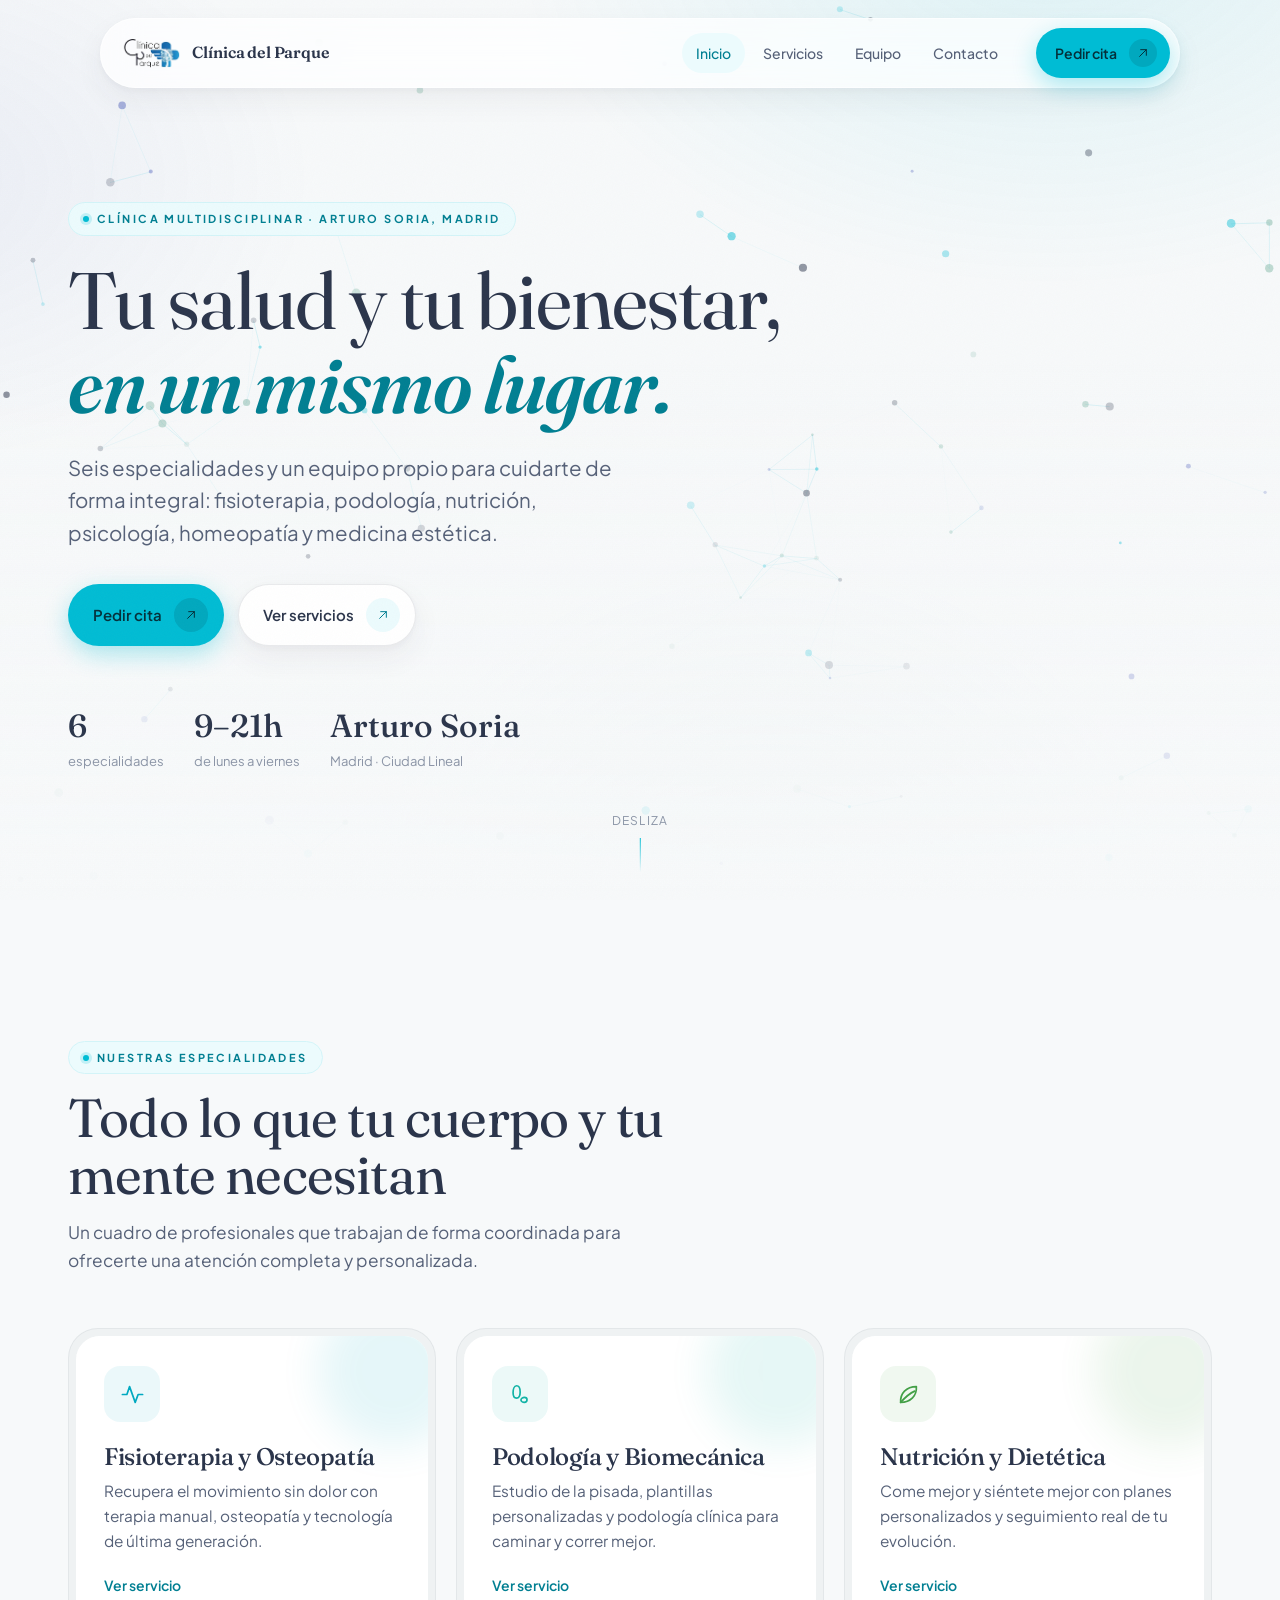
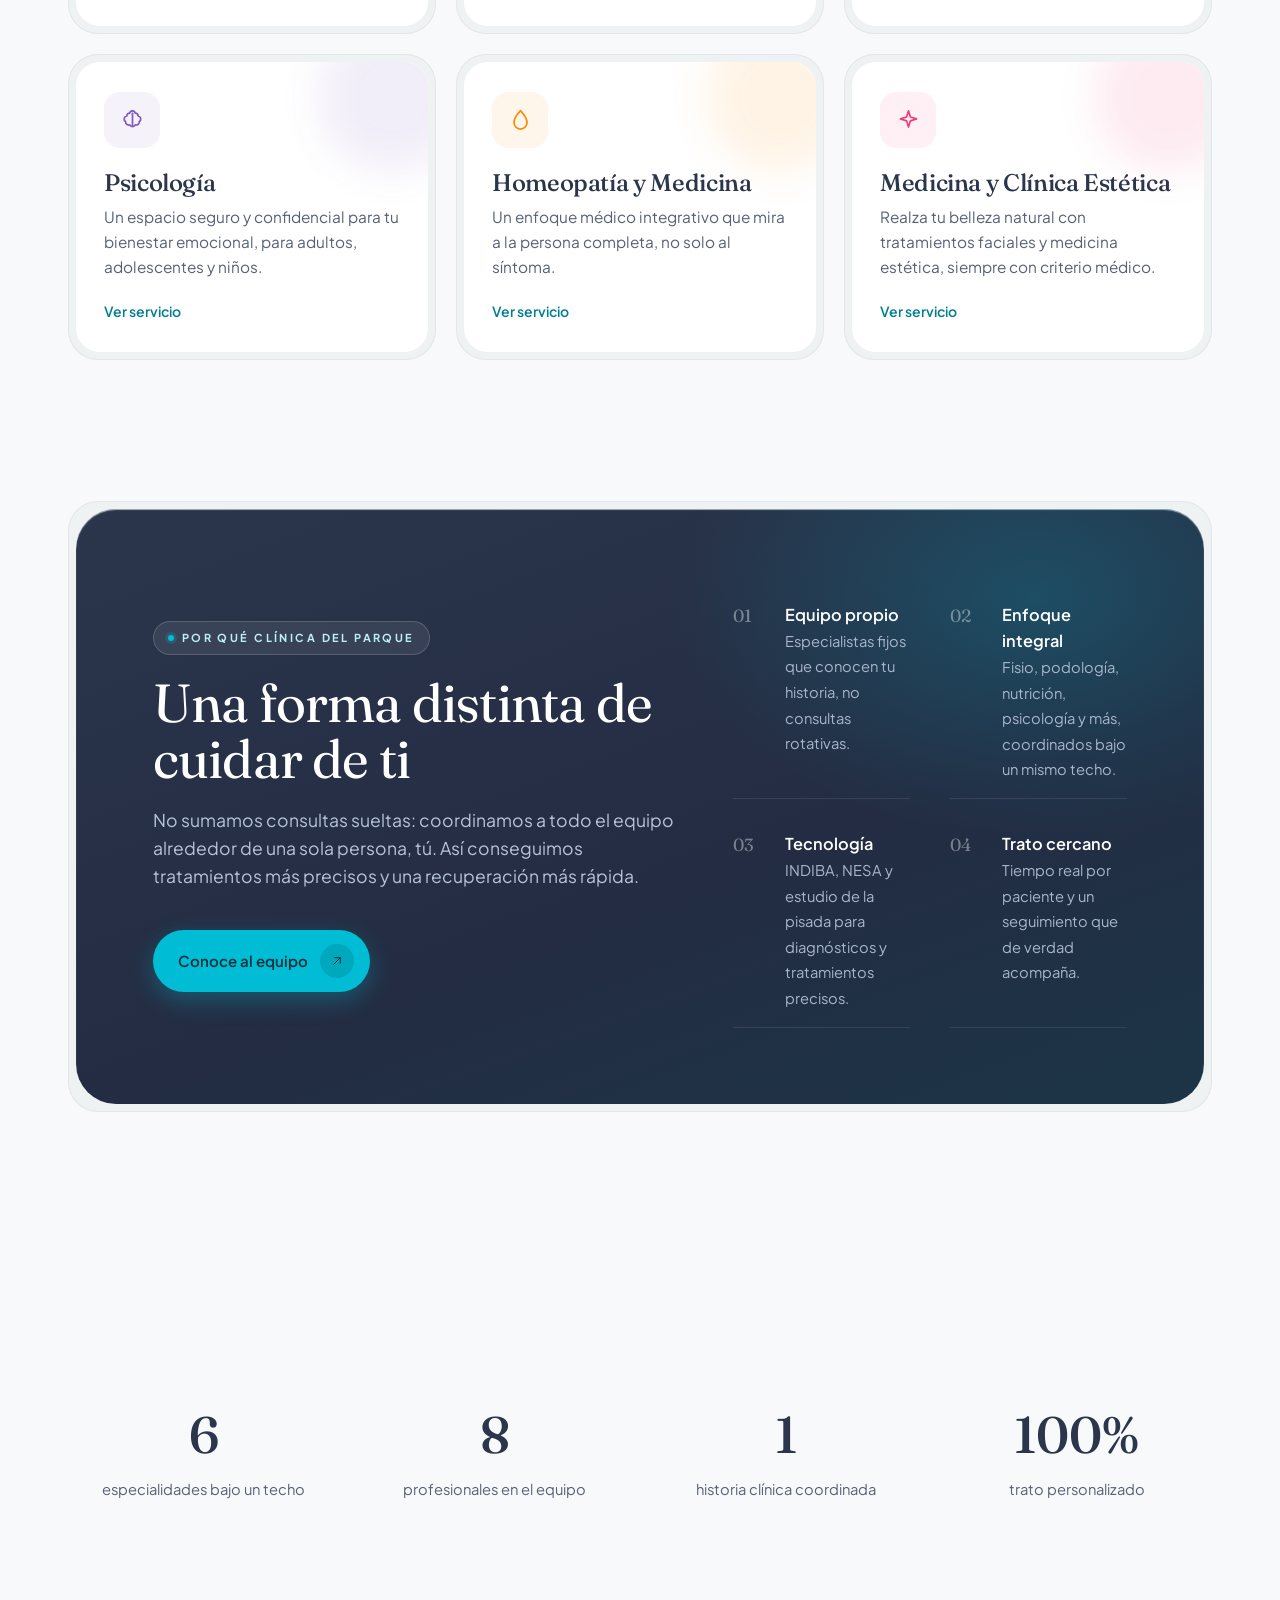
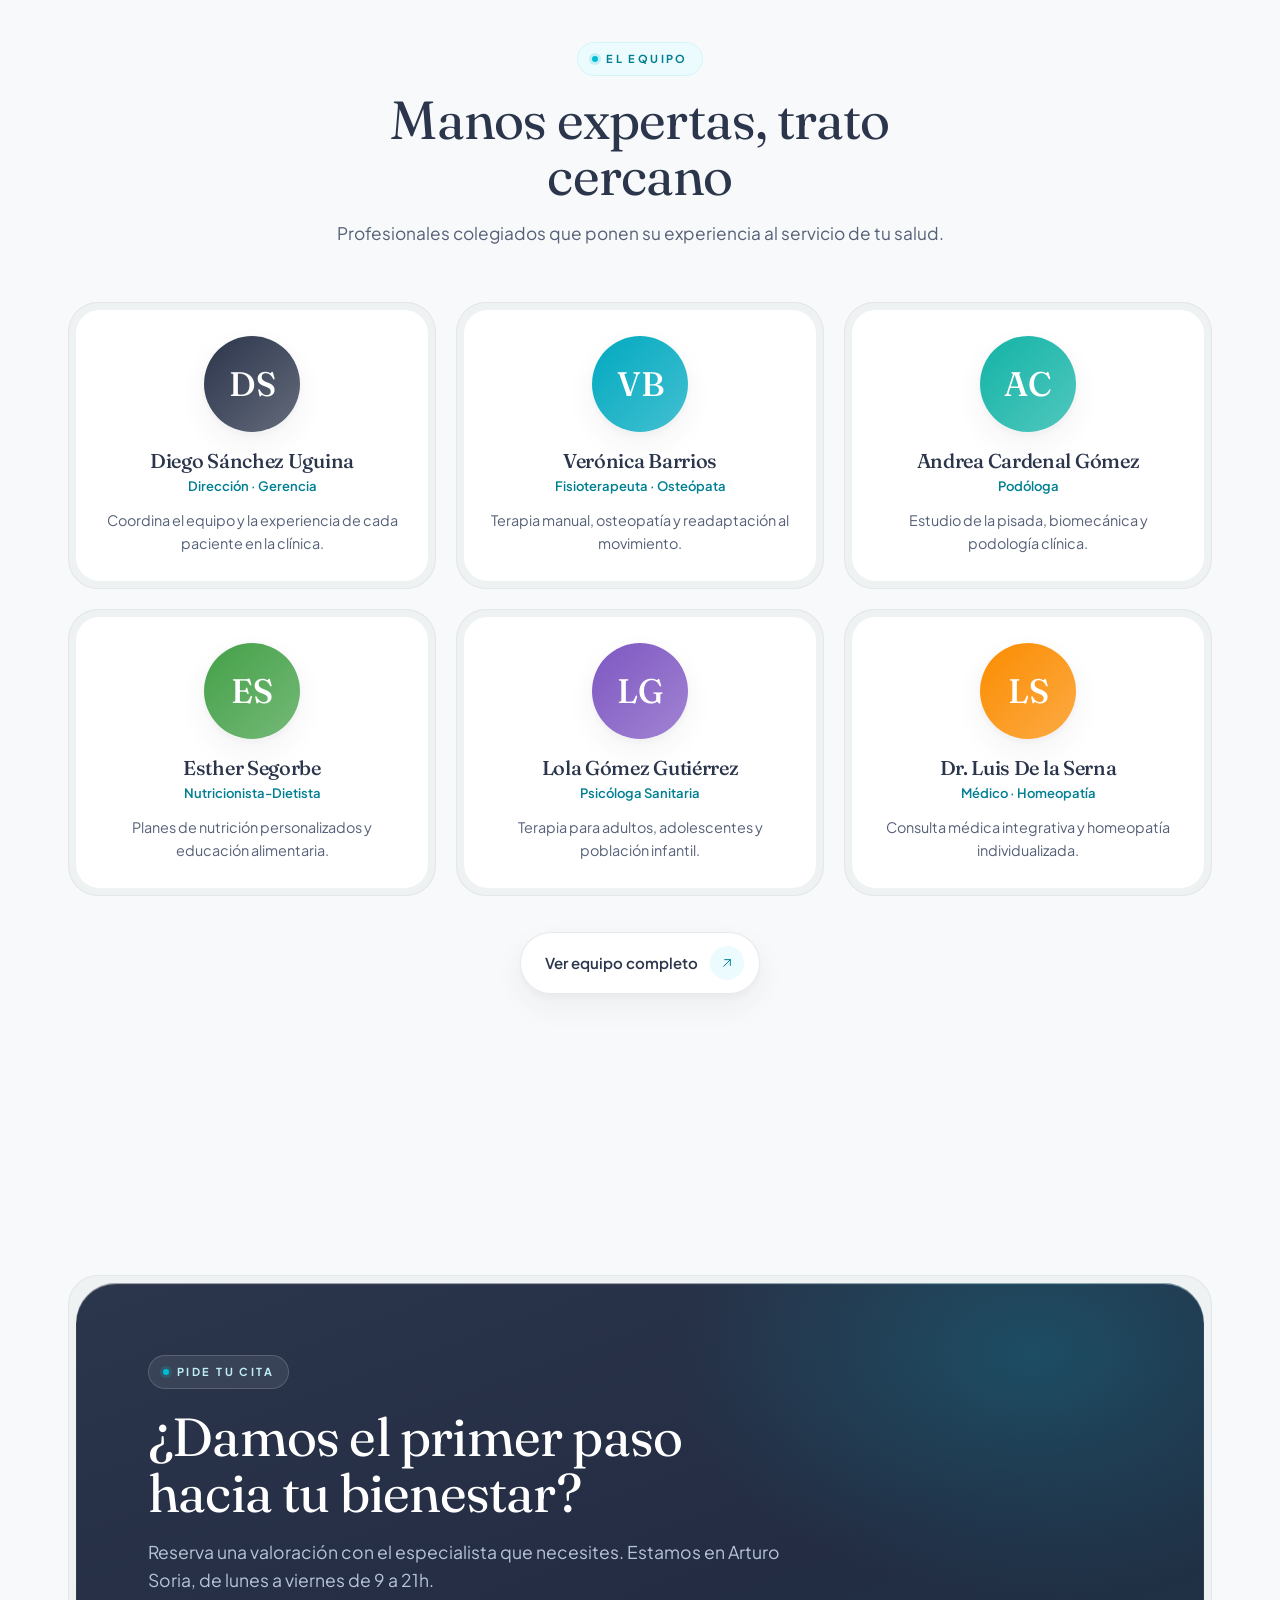
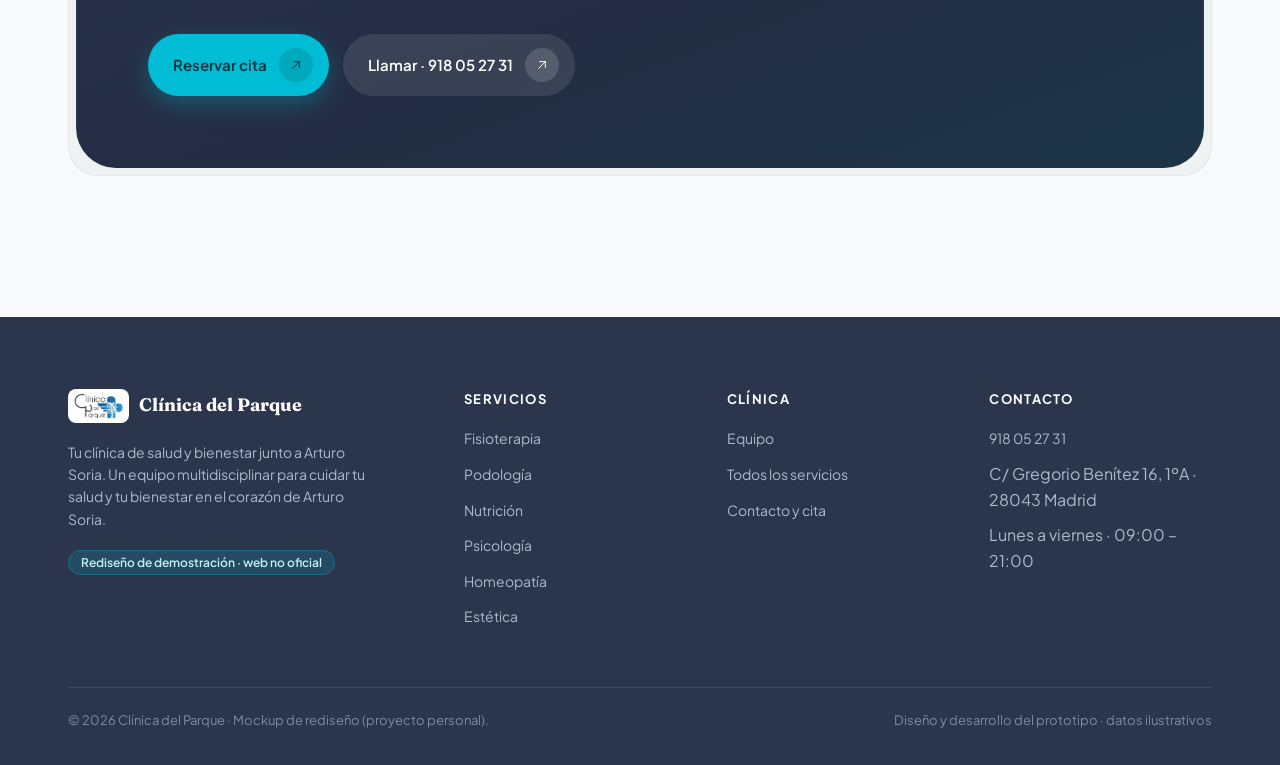
==== commit df6bce8e: "Fix: logo del nav con fondo transparente (se funde con la barra) Co-Authored-By: Claude Opus 4.8 (1M" ====
--- a/web/index.html
+++ b/web/index.html
@@ -14,7 +14,7 @@
 
 <div class="nav-wrap">
   <nav class="nav">
-    <a class="nav-logo" href="index.html"><img src="assets/logo.jpg" alt="Clínica del Parque"><b>Clínica del Parque</b></a>
+    <a class="nav-logo" href="index.html"><img src="assets/logo-trans.png" alt="Clínica del Parque"><b>Clínica del Parque</b></a>
     <div class="nav-links"><a href="index.html" class="active">Inicio</a><a href="servicios.html" class="">Servicios</a><a href="equipo.html" class="">Equipo</a><a href="contacto.html" class="">Contacto</a></div>
     <div class="nav-cta"><a class="btn btn-primary" href="contacto.html">Pedir cita <span class="ic"><svg viewBox="0 0 24 24" fill="none" stroke="currentColor" stroke-width="1.5" stroke-linecap="round" stroke-linejoin="round"><path d="M7 17 17 7M8.5 7H17v8.5"/></svg></span></a></div>
     <button class="hamb" aria-label="Menú"><span></span><span></span></button>
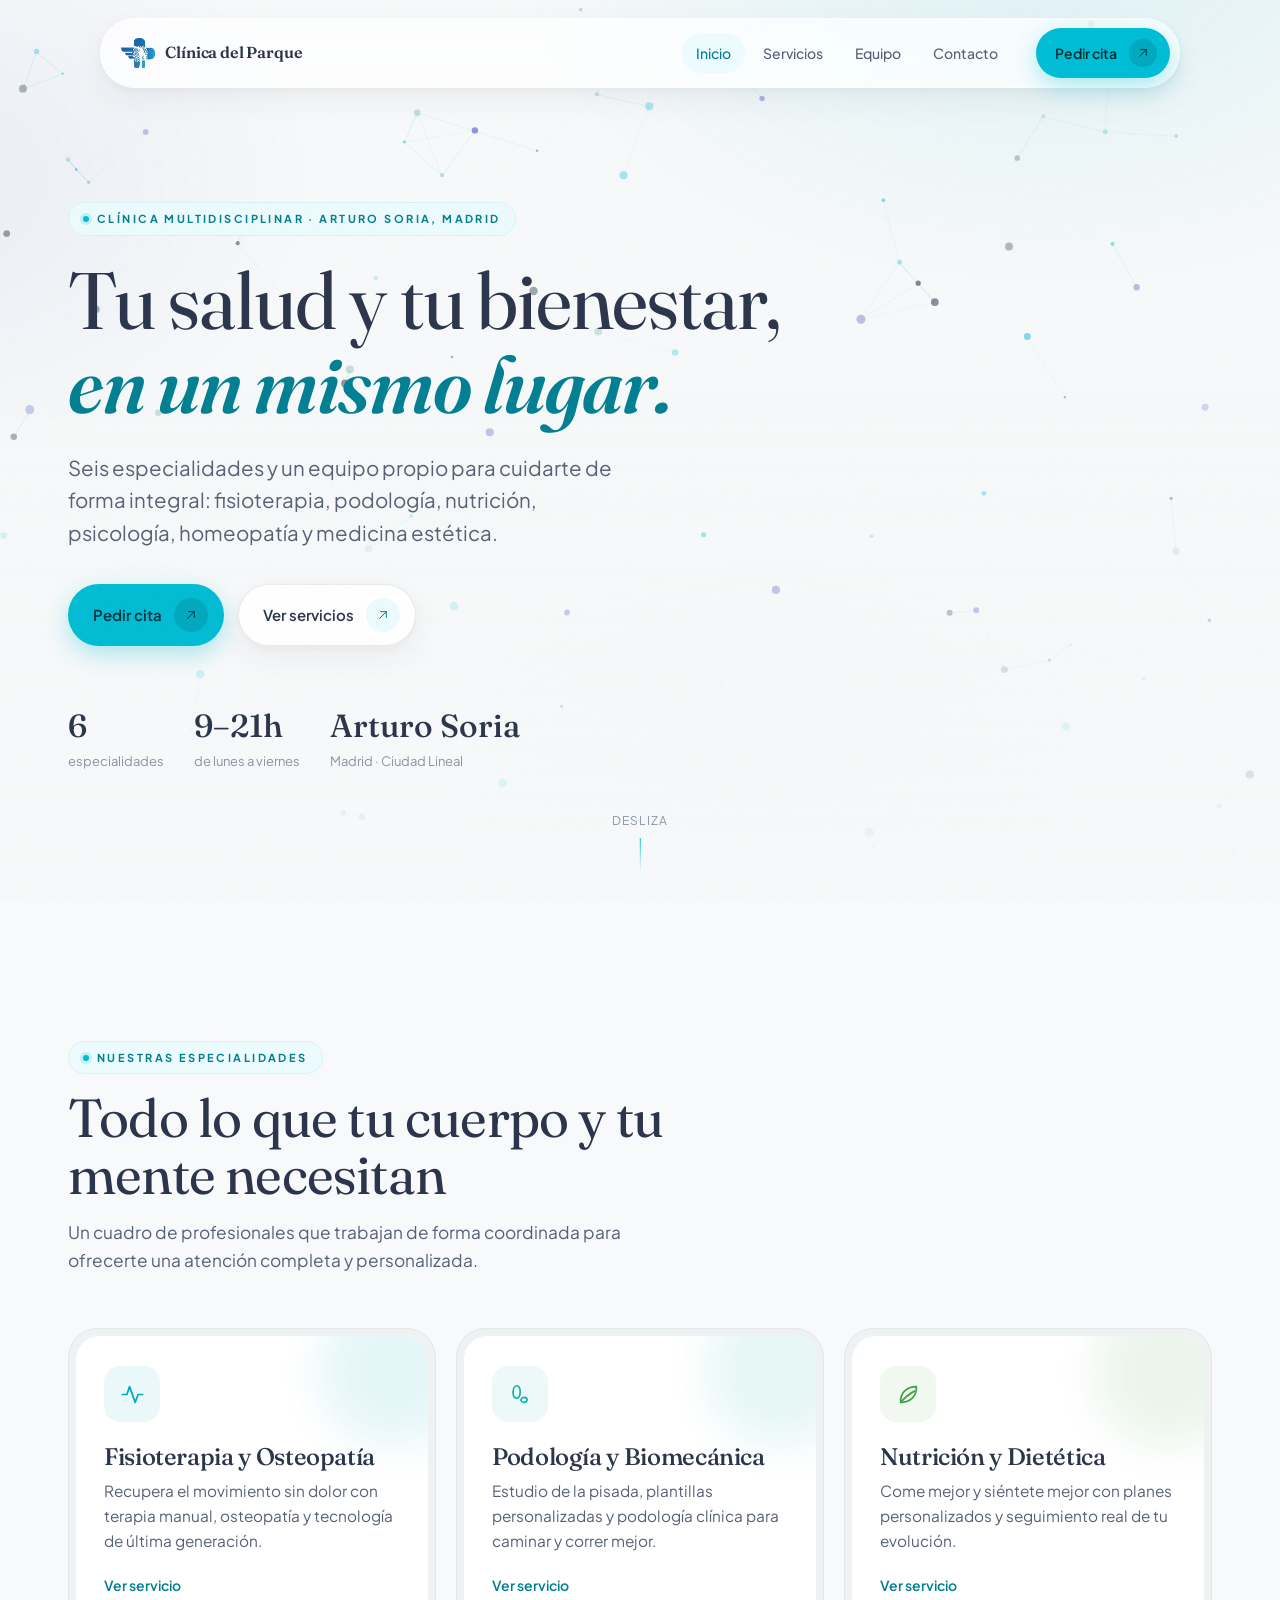
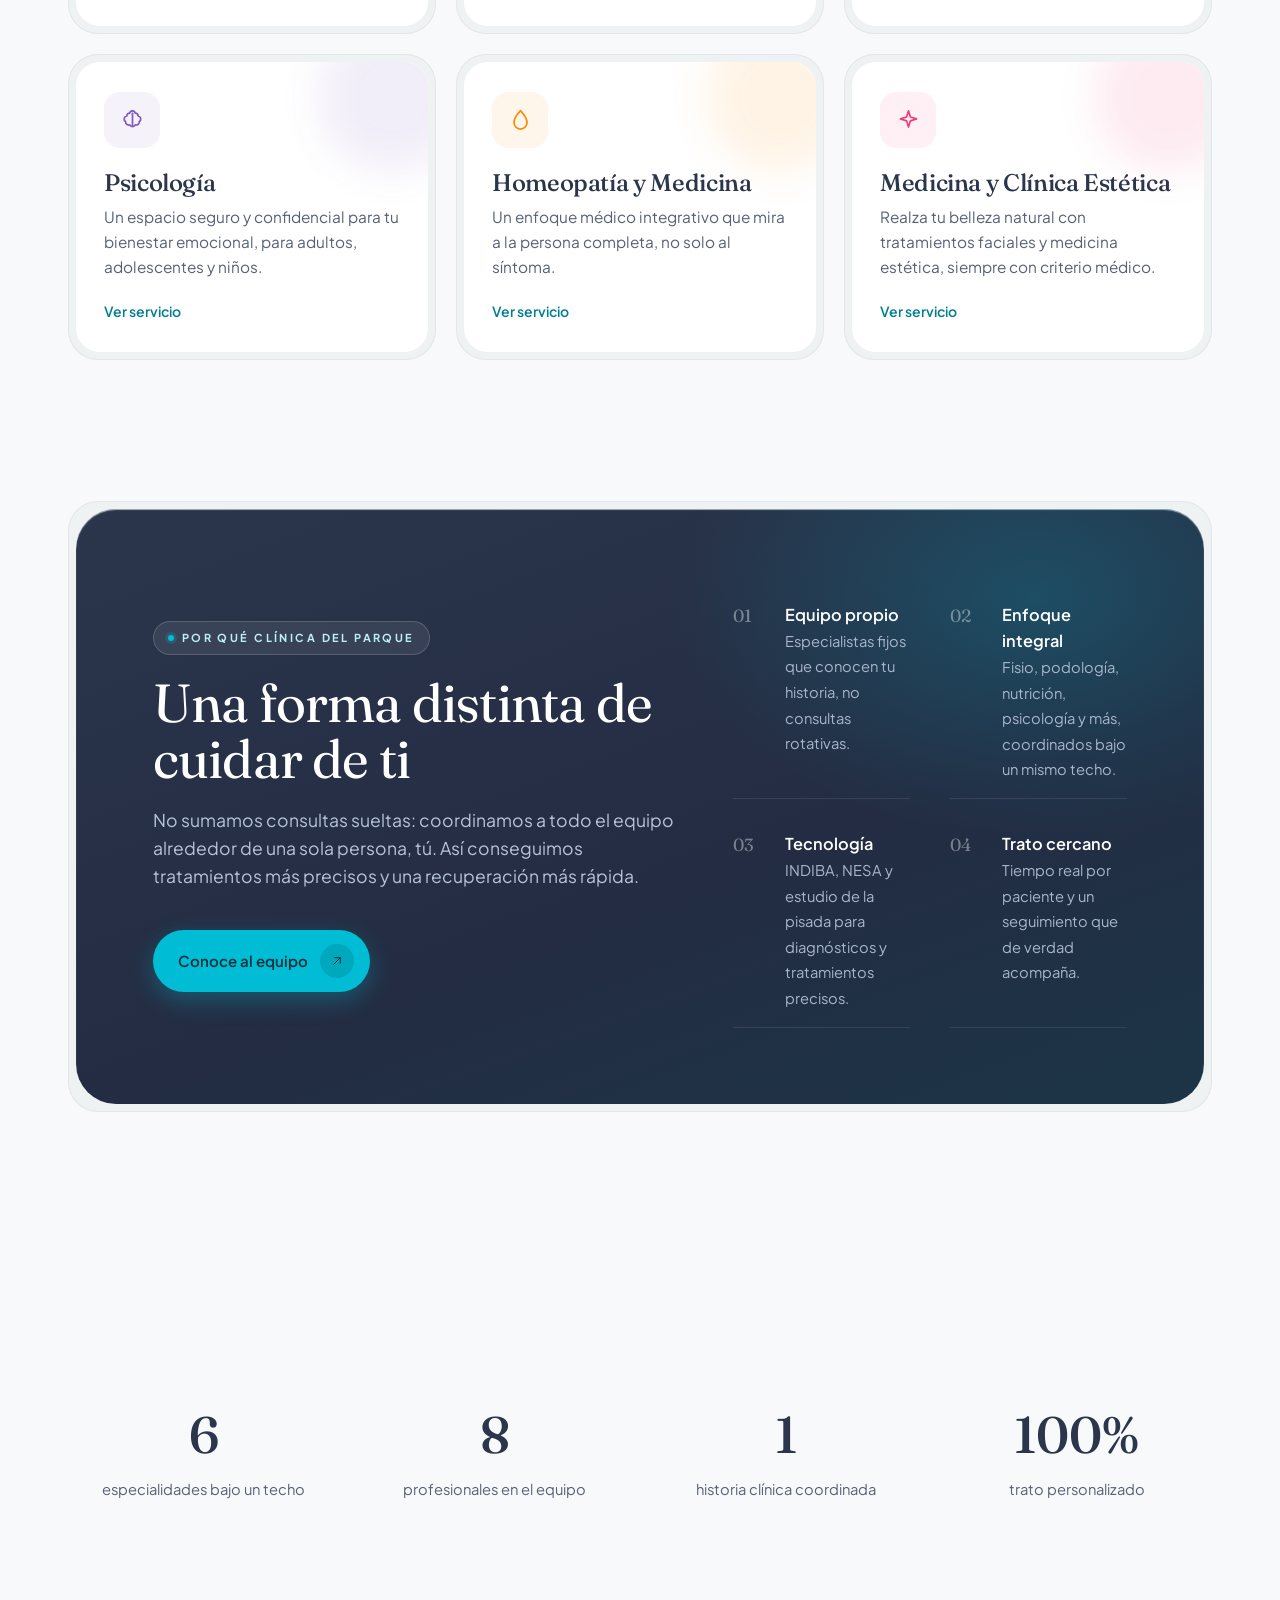
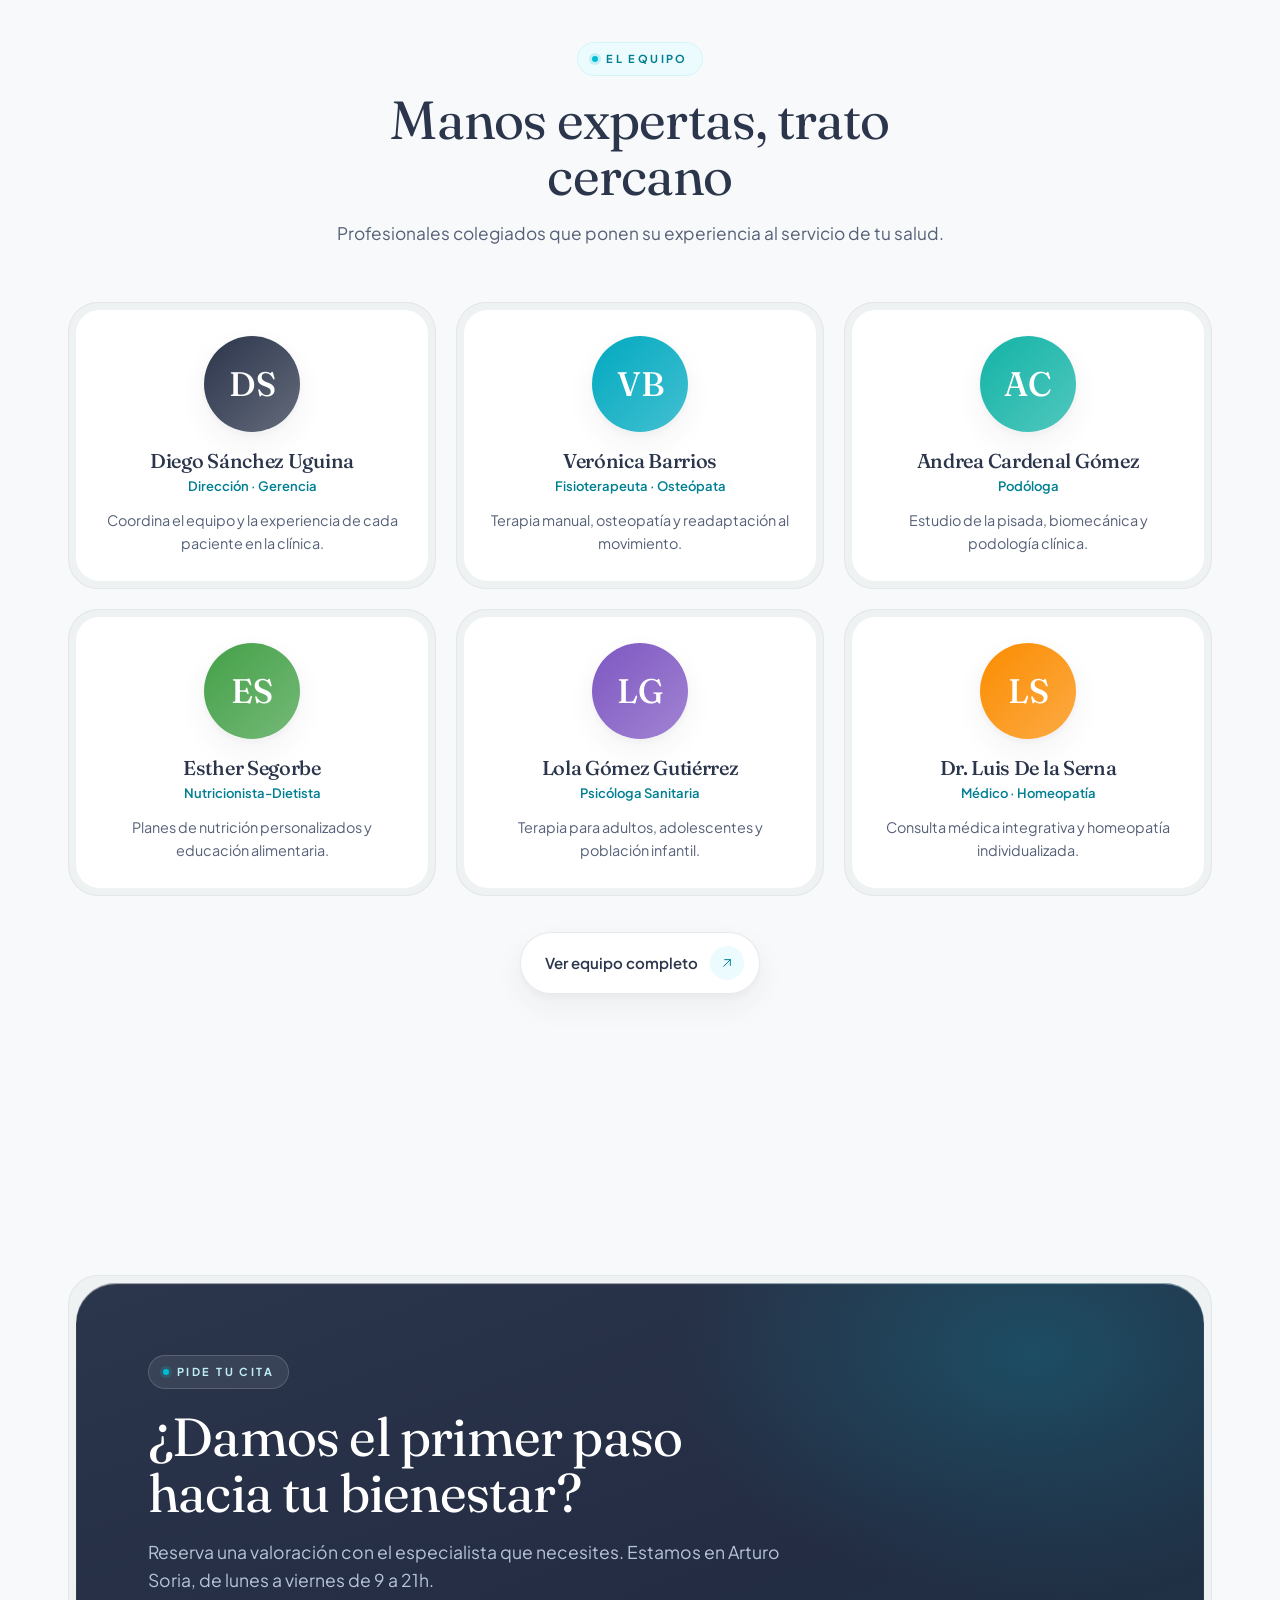
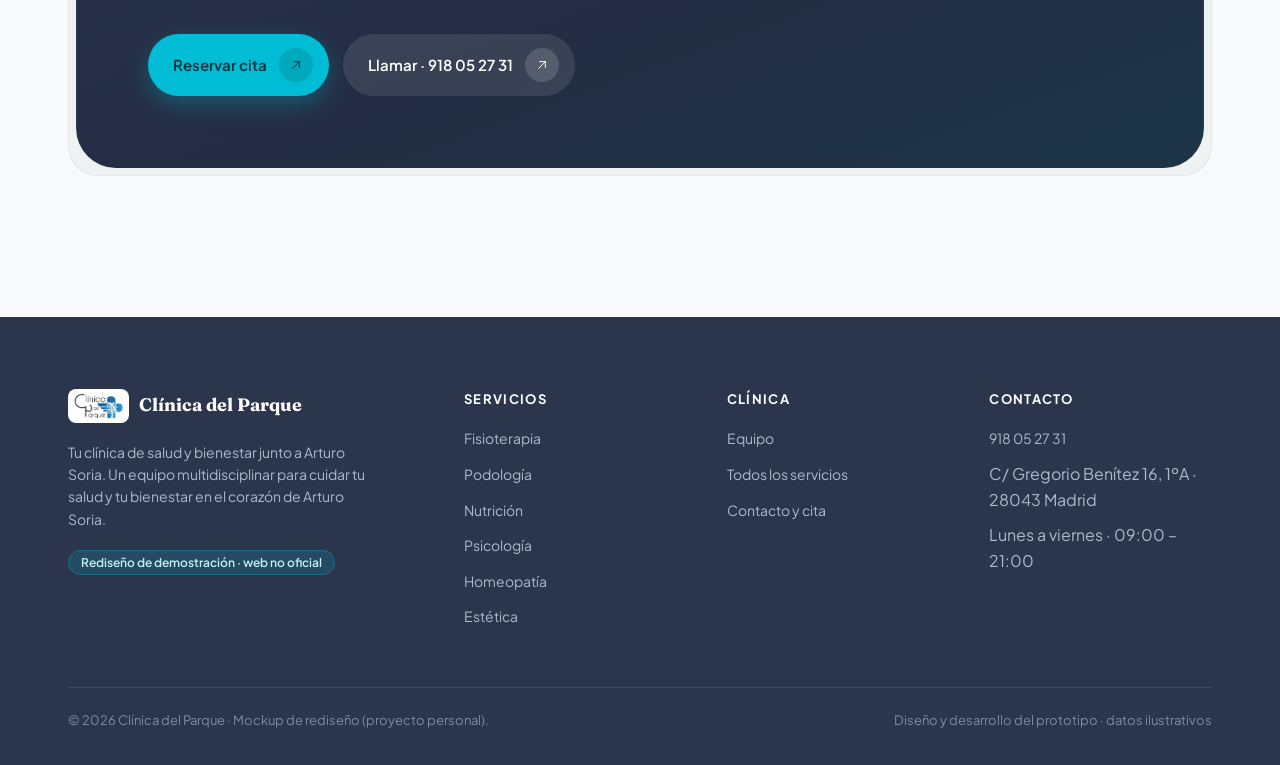
==== commit 37eee0dc: "Nav: usar solo el emblema (icono limpio, sin halo ni texto duplicado) Co-Authored-By: Claude Opus 4." ====
--- a/web/index.html
+++ b/web/index.html
@@ -14,7 +14,7 @@
 
 <div class="nav-wrap">
   <nav class="nav">
-    <a class="nav-logo" href="index.html"><img src="assets/logo-trans.png" alt="Clínica del Parque"><b>Clínica del Parque</b></a>
+    <a class="nav-logo" href="index.html"><img src="assets/logo-mark.png" alt="Clínica del Parque"><b>Clínica del Parque</b></a>
     <div class="nav-links"><a href="index.html" class="active">Inicio</a><a href="servicios.html" class="">Servicios</a><a href="equipo.html" class="">Equipo</a><a href="contacto.html" class="">Contacto</a></div>
     <div class="nav-cta"><a class="btn btn-primary" href="contacto.html">Pedir cita <span class="ic"><svg viewBox="0 0 24 24" fill="none" stroke="currentColor" stroke-width="1.5" stroke-linecap="round" stroke-linejoin="round"><path d="M7 17 17 7M8.5 7H17v8.5"/></svg></span></a></div>
     <button class="hamb" aria-label="Menú"><span></span><span></span></button>
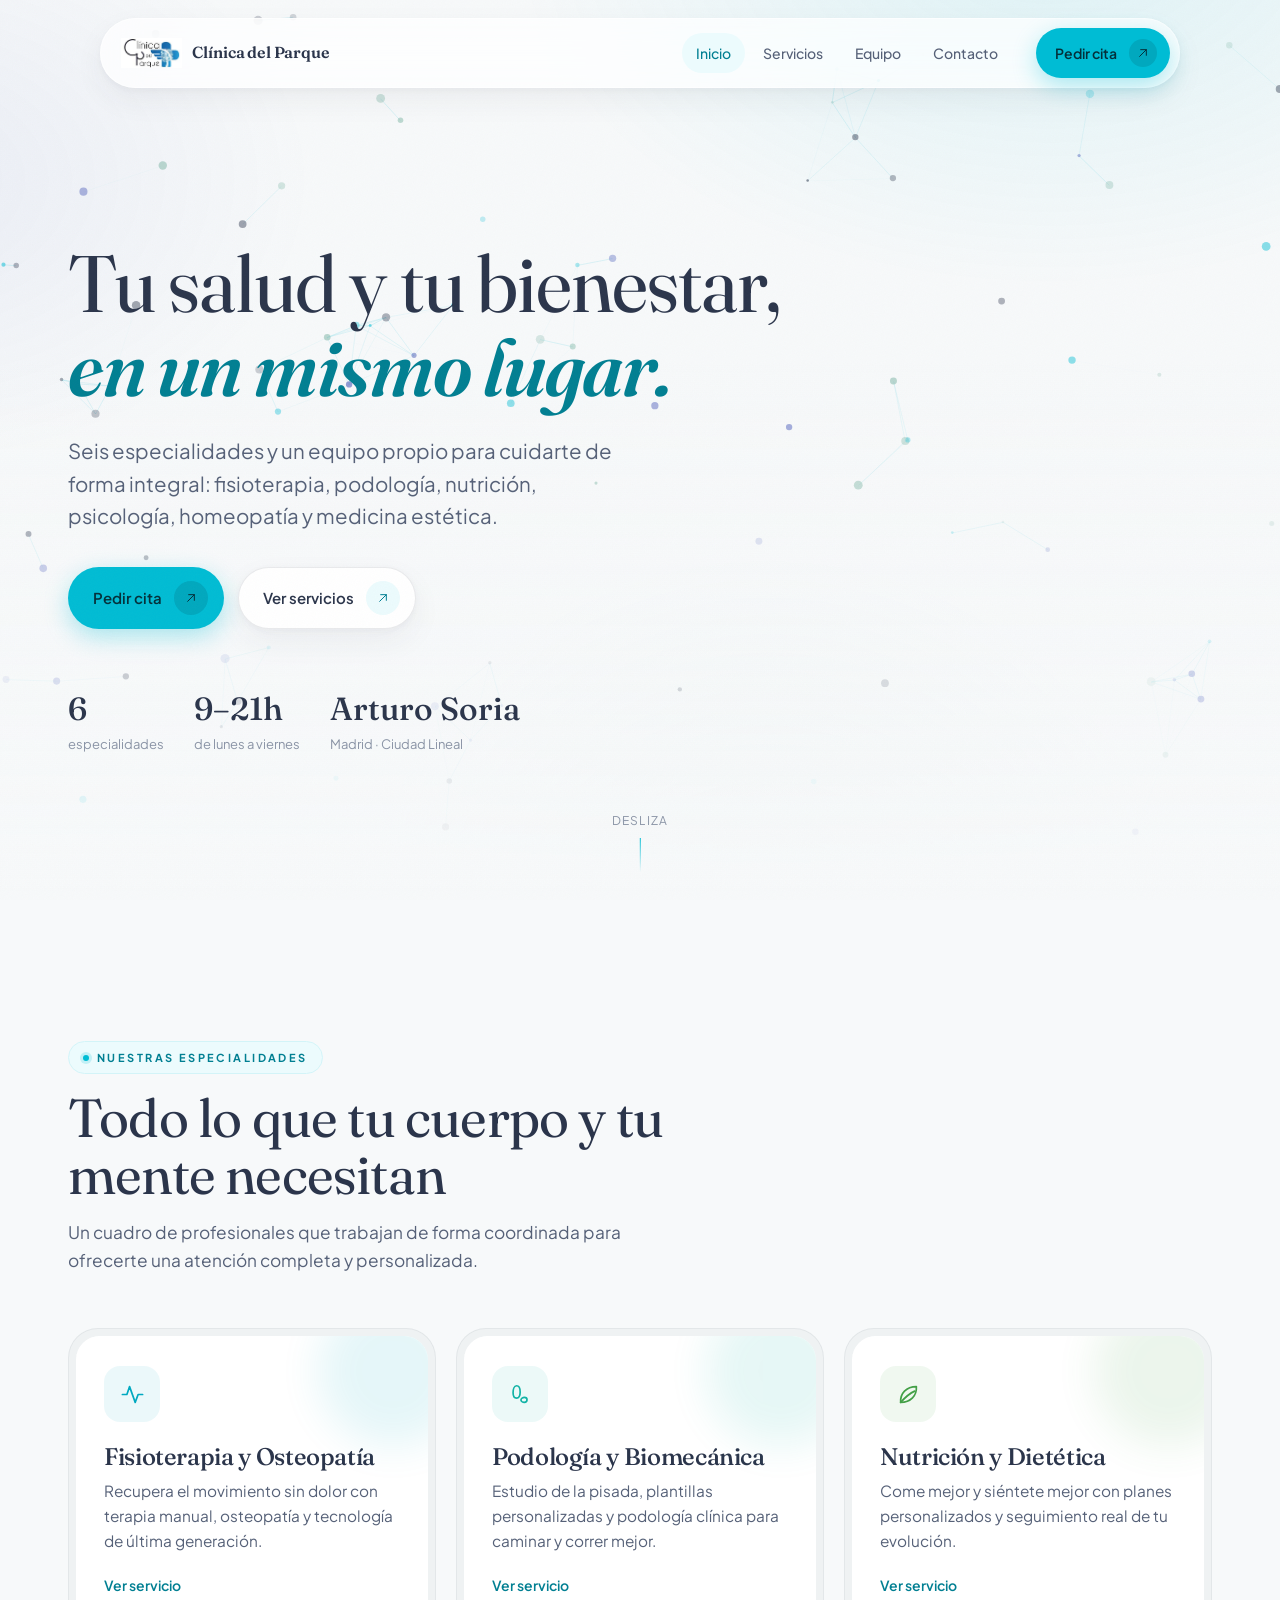
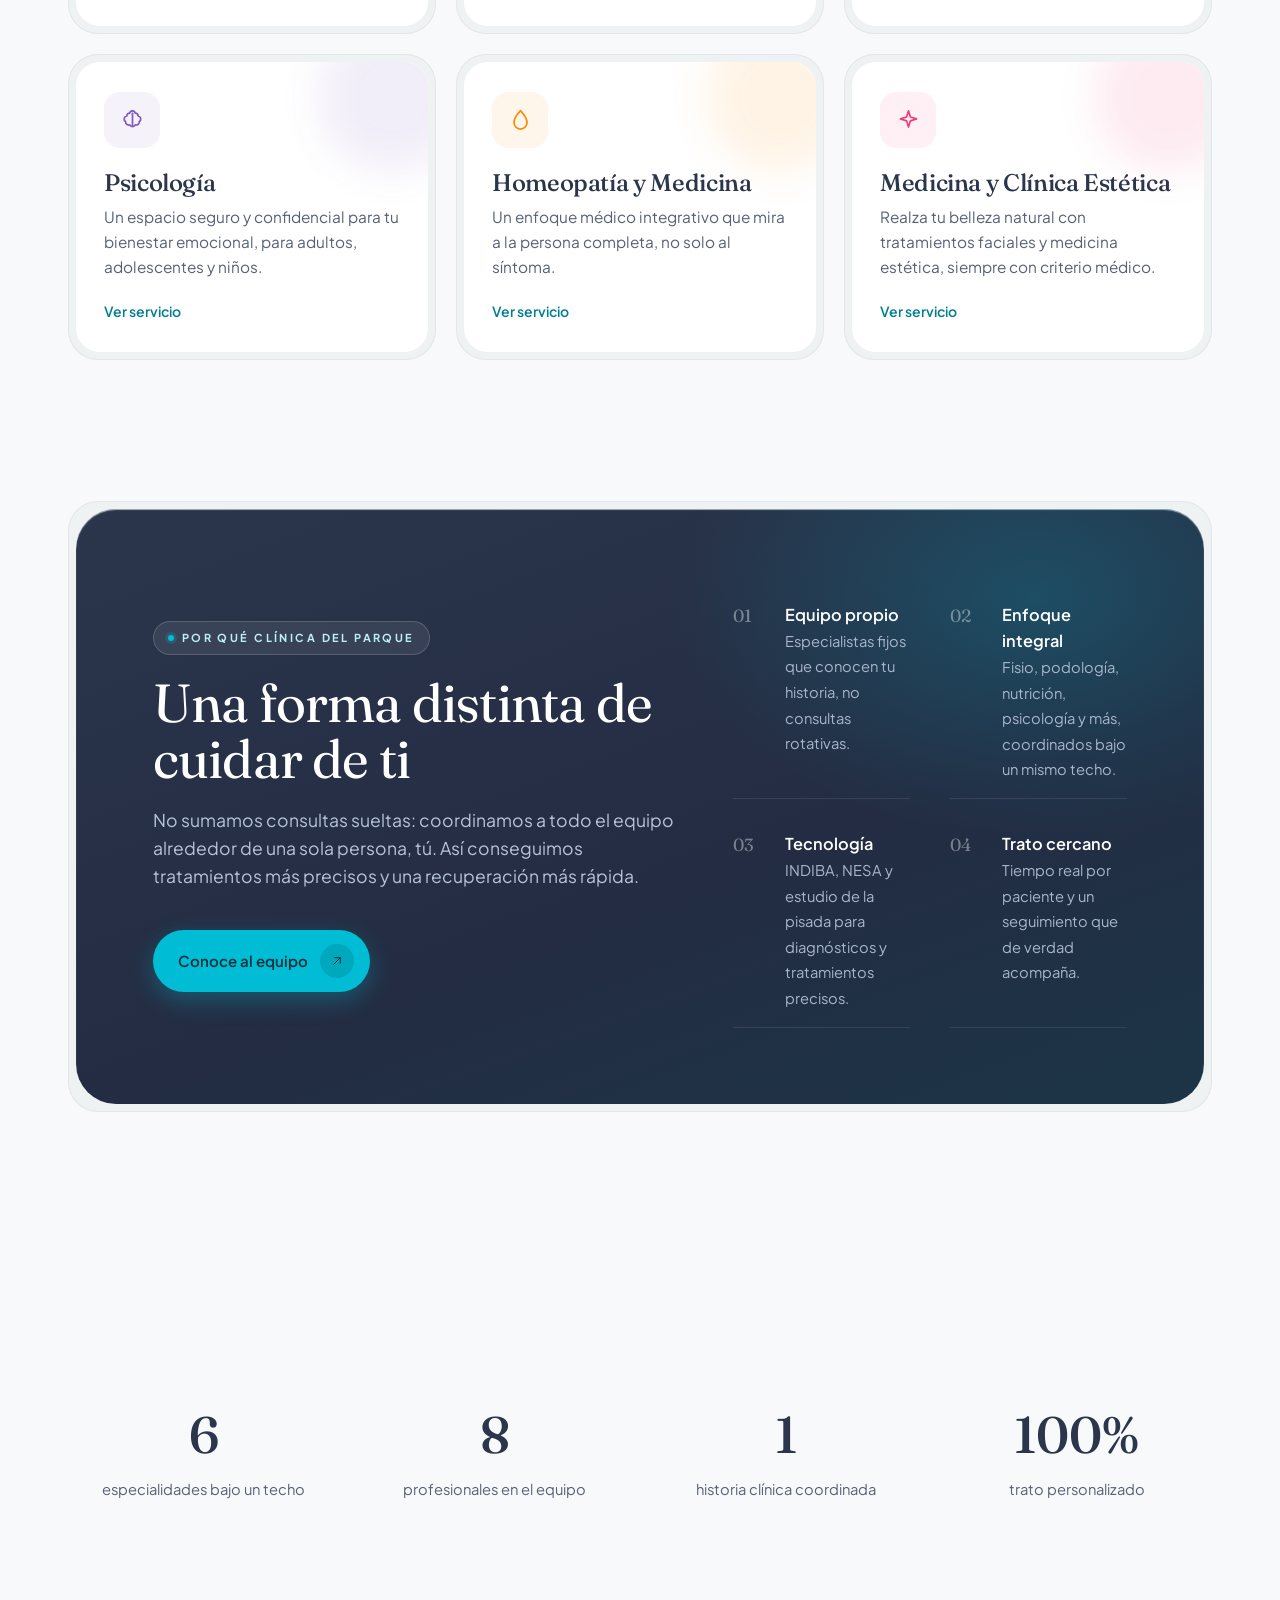
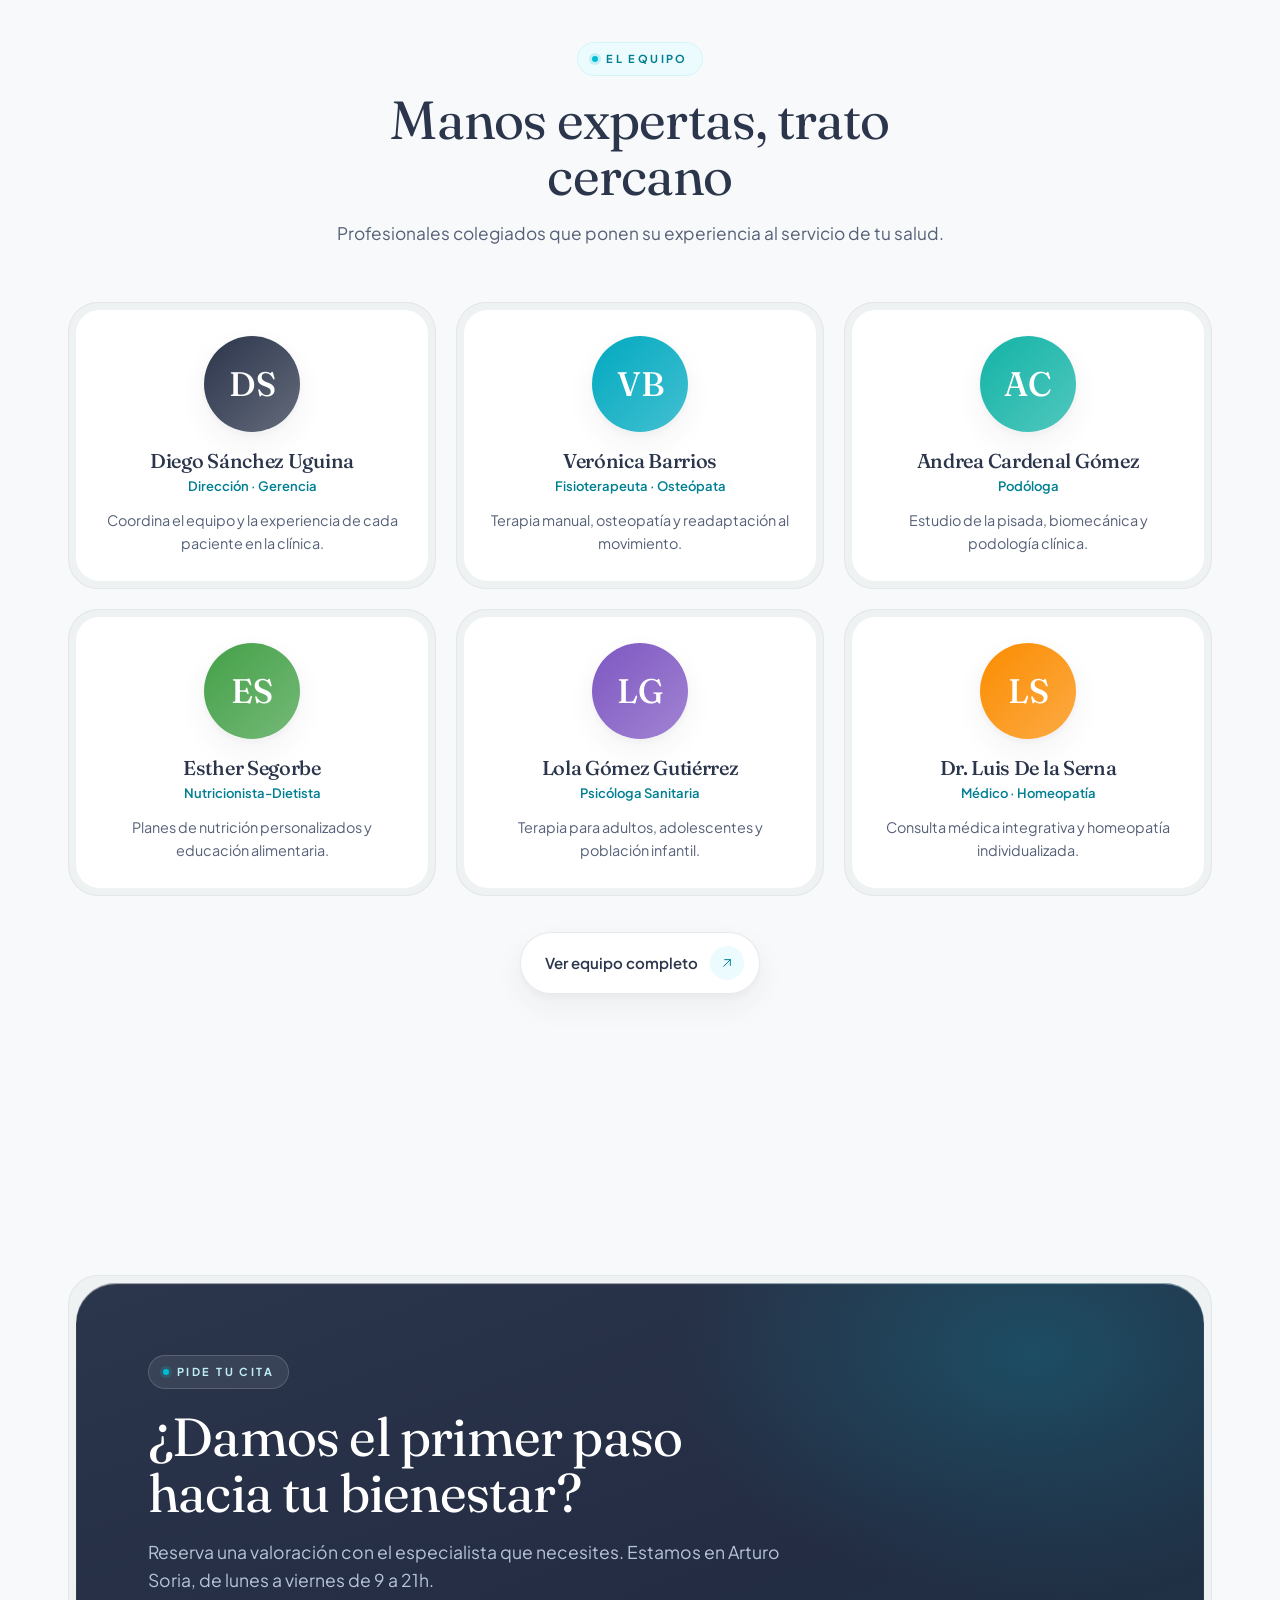
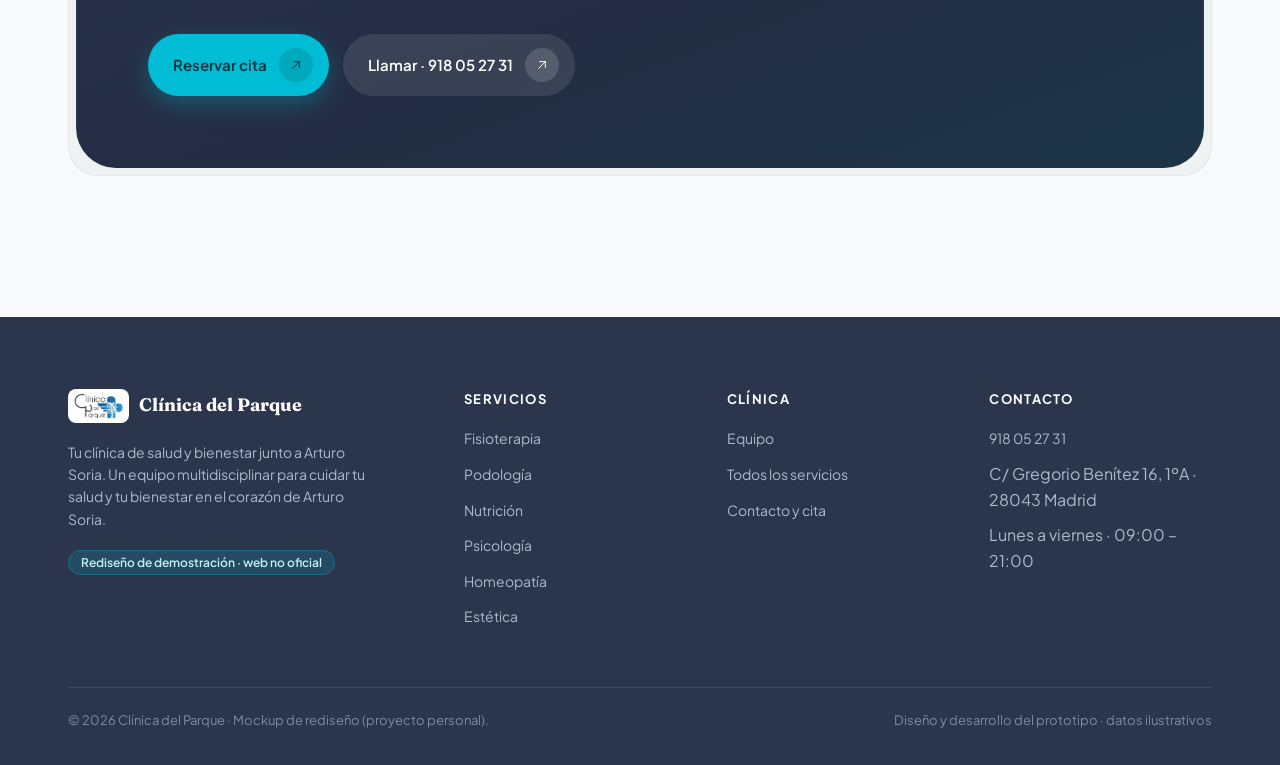
==== commit 44edaa54: "Rollback logo del nav al original + quitar eyebrow del hero El badge "Clinica multidisciplinar" se s" ====
--- a/web/index.html
+++ b/web/index.html
@@ -14,7 +14,7 @@
 
 <div class="nav-wrap">
   <nav class="nav">
-    <a class="nav-logo" href="index.html"><img src="assets/logo-mark.png" alt="Clínica del Parque"><b>Clínica del Parque</b></a>
+    <a class="nav-logo" href="index.html"><img src="assets/logo.jpg" alt="Clínica del Parque"><b>Clínica del Parque</b></a>
     <div class="nav-links"><a href="index.html" class="active">Inicio</a><a href="servicios.html" class="">Servicios</a><a href="equipo.html" class="">Equipo</a><a href="contacto.html" class="">Contacto</a></div>
     <div class="nav-cta"><a class="btn btn-primary" href="contacto.html">Pedir cita <span class="ic"><svg viewBox="0 0 24 24" fill="none" stroke="currentColor" stroke-width="1.5" stroke-linecap="round" stroke-linejoin="round"><path d="M7 17 17 7M8.5 7H17v8.5"/></svg></span></a></div>
     <button class="hamb" aria-label="Menú"><span></span><span></span></button>
@@ -29,7 +29,6 @@
   <canvas id="hero-canvas"></canvas>
   <div class="hero-veil"></div>
   <div class="container"><div class="hero-inner">
-    <span class="eyebrow reveal in"><span class="dot"></span>Clínica multidisciplinar · Arturo Soria, Madrid</span>
     <h1 class="display reveal in">Tu salud y tu bienestar, <span class="serif-italic kicker">en un mismo lugar.</span></h1>
     <p class="lead reveal in d1">Seis especialidades y un equipo propio para cuidarte de forma integral: fisioterapia, podología, nutrición, psicología, homeopatía y medicina estética.</p>
     <div class="hero-cta reveal in d2">
